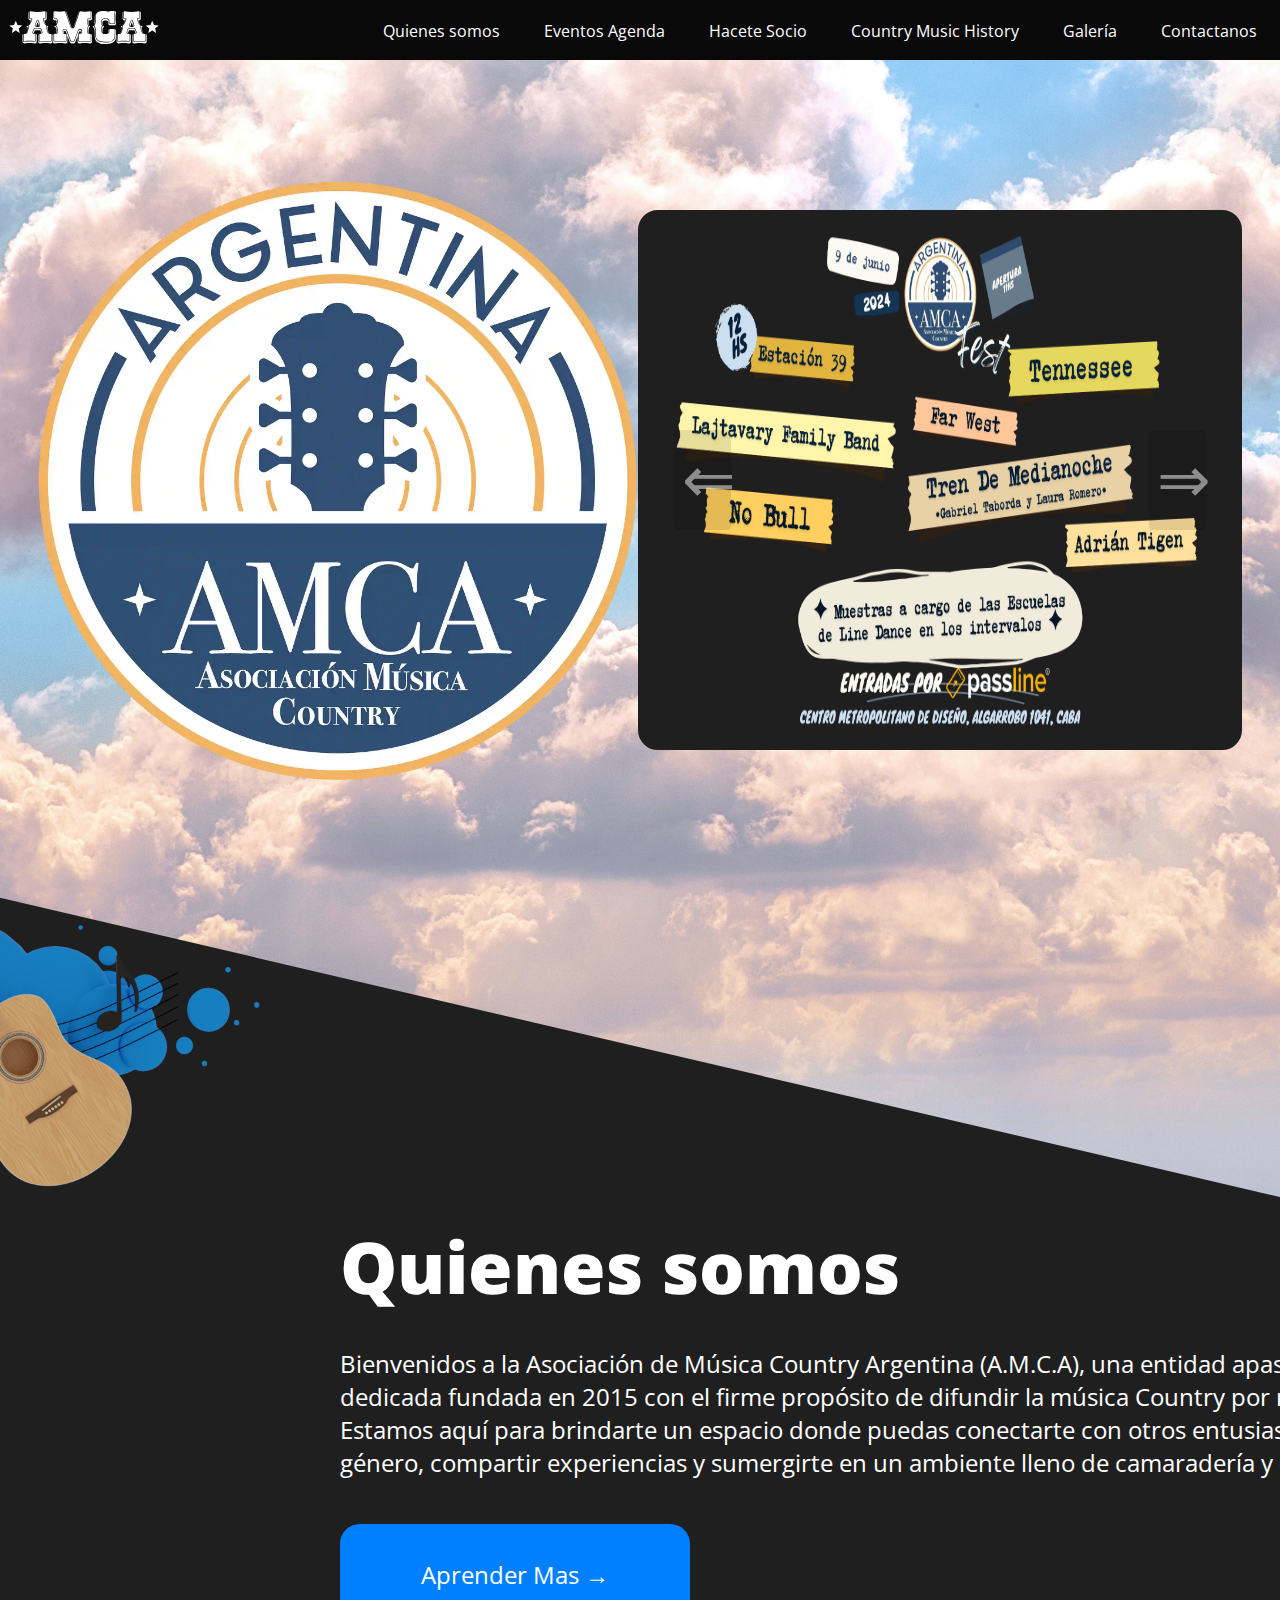
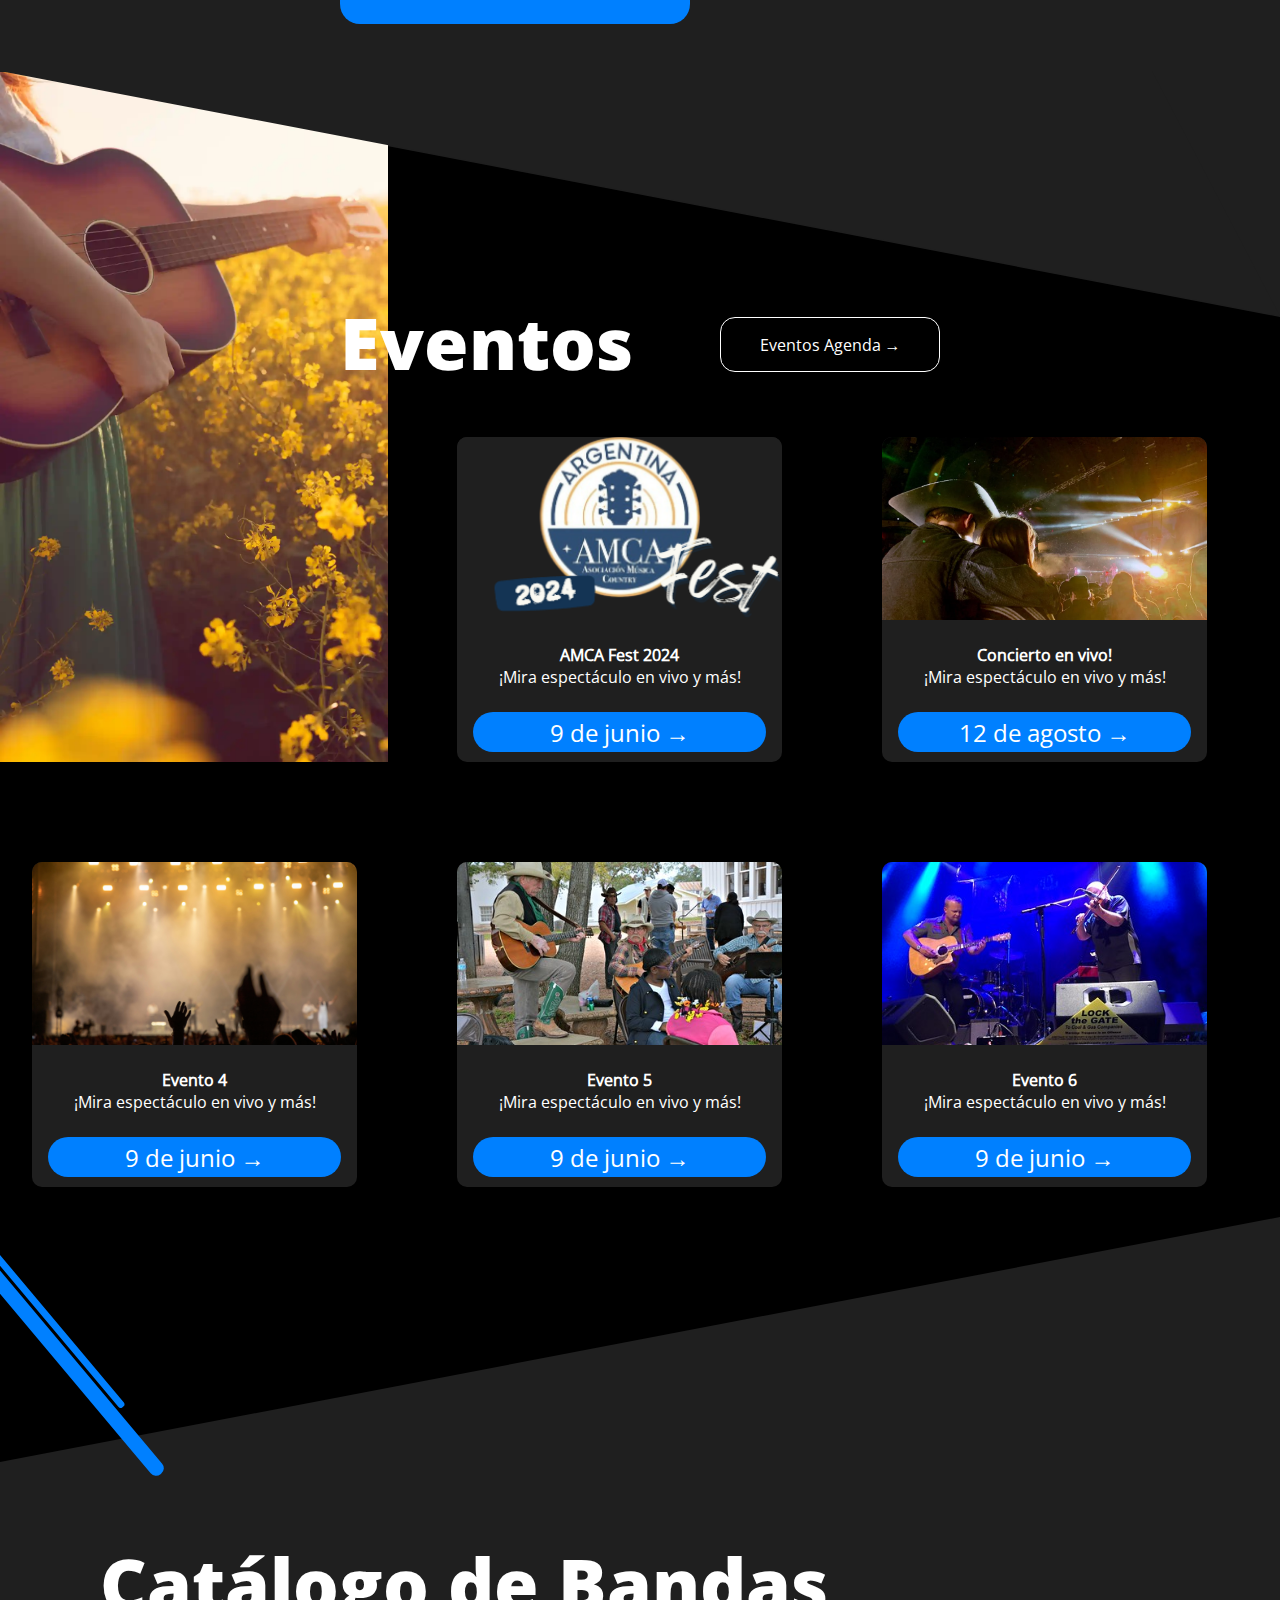
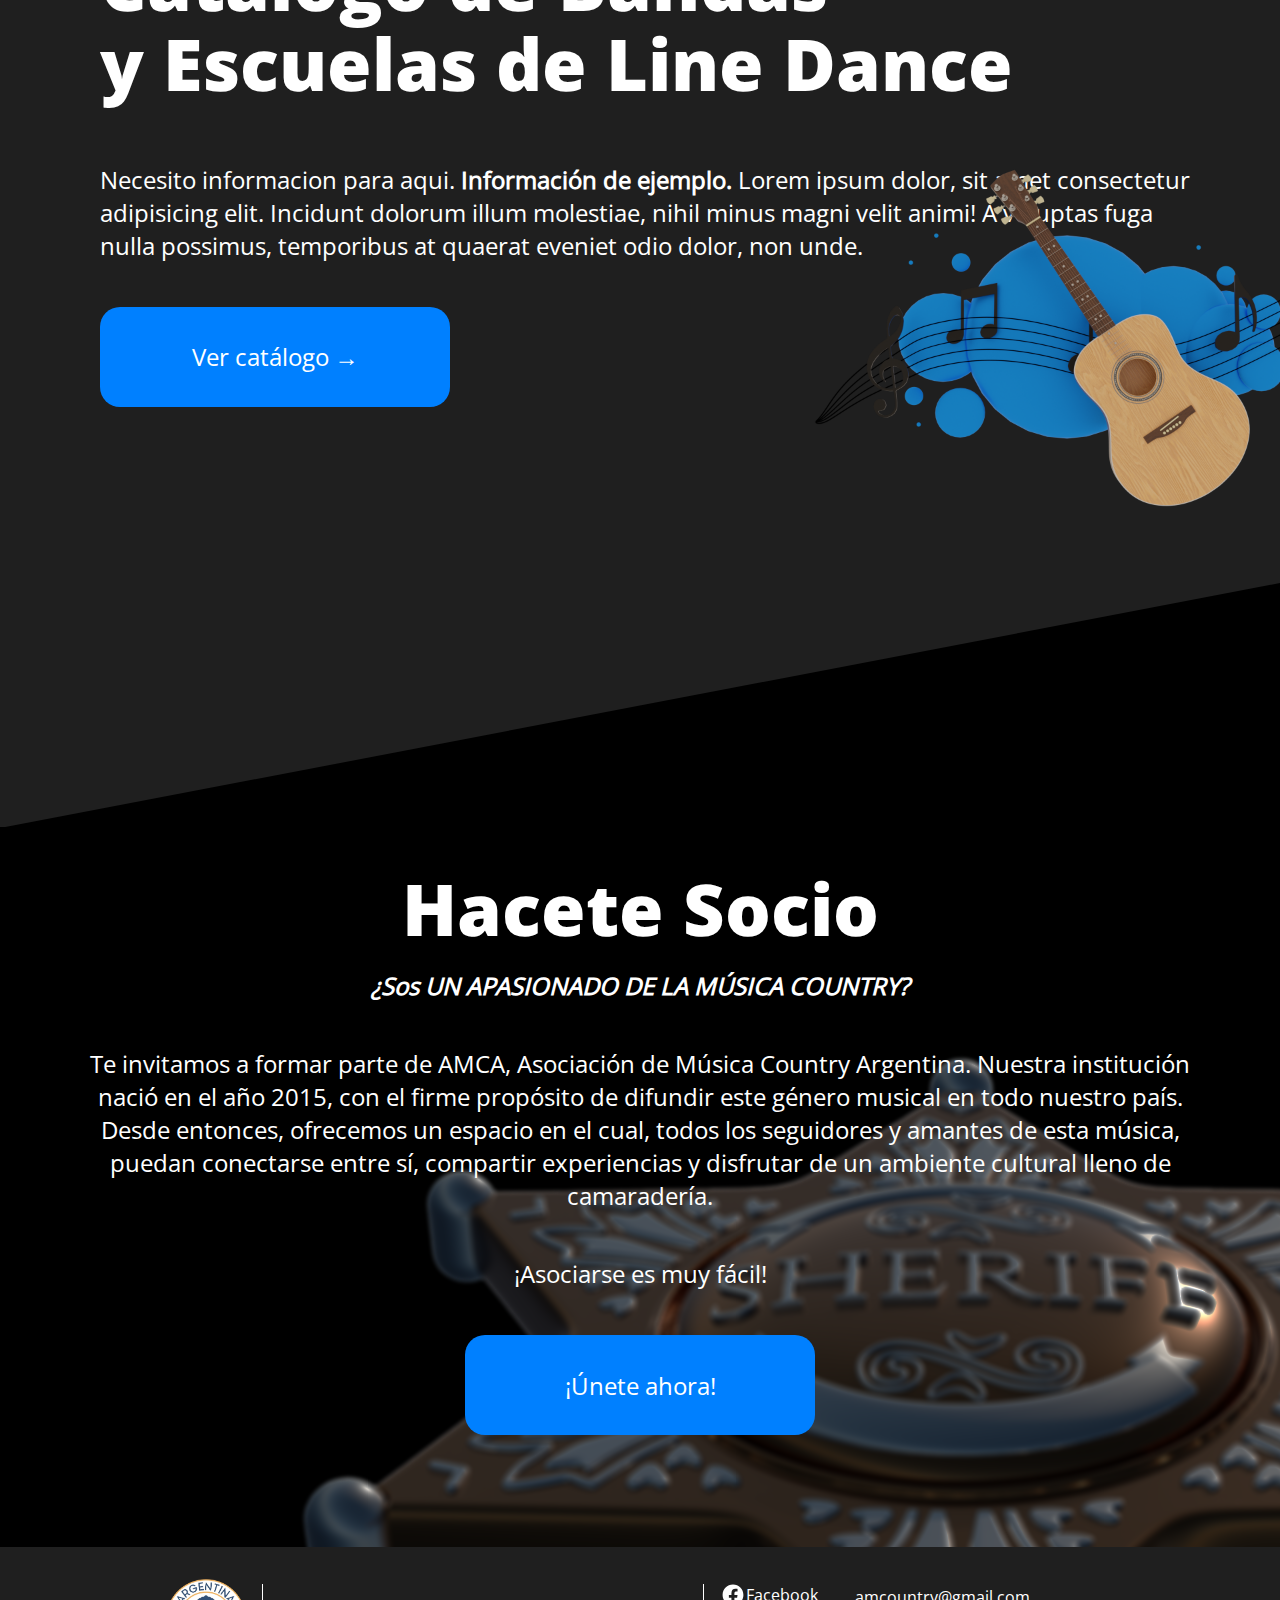
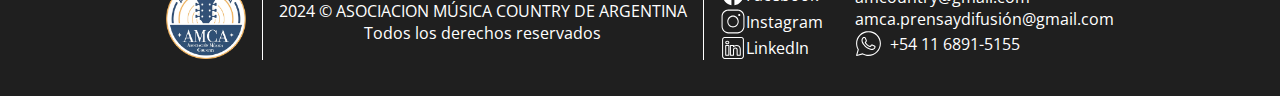
==== index.html @ 795399c7 "Files need tons of cleanup, lots of unused assets are in my assets folder. Will do later, worked on " ====
<!DOCTYPE html>
<html lang="en">

<head>
    <meta charset="UTF-8">
    <meta name="viewport" content="width=device-width, initial-scale=1.0">
    <title>AMCA</title>
    <link rel="stylesheet" href="./styles/style.css?v=1">
    <link rel="shortcut icon" href="assets/favicon.svg" type="svg">
</head>

<body>
    <nav id="nav-bar">
        <div class="nav-logo">
            <a href="#" id="home-link">
                <img src="./assets/logo-white.svg" alt="" srcset="" class="logo-container" href="#home">
            </a>
            <button class="nav-togle-btn" id="menu-toggle"></button>
        </div>
        <ul class="nav-sections" id="nav-sections">
            <a href="#section-1">
                <li class="nav-links" id="link-1">Quienes somos</li>
            </a>
            <a href="#section-2">
                <li class="nav-links" id="link-2">Eventos Agenda</li>
            </a>
            <a href="#section-3">
                <li class="nav-links" id="link-3">Hacete Socio</li>
            </a>
            <a href="#history">
                <li class="nav-links" id="link-4">Country Music History</li>
            </a>
            <a href="#gallery">
                <li class="nav-links" id="link-5">Galería</li>
            </a>
            <a href="#section-4">
                <li class="nav-links" id="link-6">Contactanos</li>
            </a>

        </ul>
    </nav>
    <section class="hero-section" id="home">
        <div class="main">
            <img class="amca-img" src="assets/AMCA-Stamp.webp" alt="">
            <div class="carousel" data-carousel>
                <button class="carousel-button prev" data-carousel-button="prev">&#8656;</button>
                <button class="carousel-button next" data-carousel-button="next">&#8658;</button>
                <ul data-slides>
                    <li class="slide" data-active>
                        <img src="assets/carousel-1.png" alt="Nature Image #1">
                    </li>
                    <li class="slide">
                        <img src="assets/carousel-3.jpg" alt="Nature Image #2">
                    </li>
                    <li class="slide">
                        <img src="assets/eventos-card-imgs/eventos3.jpg" alt="Nature Image #3">
                    </li>
                </ul>
            </div>
        </div>

    </section>
    <img class="guitar" src="./assets/guitar img.png" alt="">
    <section id="section-1" class="section-example">

        <h1>Quienes somos</h1>
        <p>Bienvenidos a la Asociación de Música Country Argentina (A.M.C.A), una entidad apasionada y dedicada fundada
            en 2015 con el firme propósito de difundir la música Country por nuestro país. Estamos aquí para brindarte
            un espacio donde puedas conectarte con otros entusiastas de este género, compartir experiencias y sumergirte
            en un ambiente lleno de camaradería y entusiasmo.
        </p>
        <a href="">Aprender Mas &rarr;</a>

    </section>
    <img src="assets/eventos-img.webp" alt="" class="eventos-img">
    <section id="section-2" class="section-example">
        <div class="eventos-header">
            <h1>Eventos</h1>
            <a href="">Eventos Agenda &rarr;</a>
        </div>
        <div class="eventos-grid">
            <div>
                <!-- EMPTY CARD FOR STYLE -->
            </div>
            <div class="eventos-card">
                <img src="assets/eventos-card-imgs/eventos1.png" alt="">
                <p><strong>AMCA Fest 2024</strong><br>¡Mira espectáculo en vivo y más!</p>
                <a>9 de junio &rarr;</a>
            </div>
            <div class="eventos-card"><img src="assets/eventos-card-imgs/eventos2.webp" alt="">
                <p><strong>Concierto en vivo!</strong><br>¡Mira espectáculo en vivo y más!</p>
                <a>12 de agosto &rarr;</a>
            </div>
            <div class="eventos-card"><img src="assets/eventos-card-imgs/eventos3.jpg" alt="">
                <p><strong>Evento 3</strong><br>¡Mira espectáculo en vivo y más!</p>
                <a>9 de junio &rarr;</a>
            </div>
            <div class="eventos-card"><img src="assets/eventos-card-imgs/eventos4.jpg" alt="">
                <p><strong>Evento 4</strong><br>¡Mira espectáculo en vivo y más!</p>
                <a>9 de junio &rarr;</a>
            </div>
            <div class="eventos-card"><img src="assets/eventos-card-imgs/eventos5.jpg" alt="">
                <p><strong>Evento 5</strong><br>¡Mira espectáculo en vivo y más!</p>
                <a>9 de junio &rarr;</a>
            </div>
            <div class="eventos-card"><img src="assets/eventos-card-imgs/eventos6.jpg" alt="">
                <p><strong>Evento 6</strong><br>¡Mira espectáculo en vivo y más!</p>
                <a>9 de junio &rarr;</a>
            </div>
            <div class="eventos-card"><img src="assets/eventos-card-imgs/eventos7.jpg" alt="">
                <p><strong>Evento 7</strong><br>¡Mira espectáculo en vivo y más!</p>
                <a>9 de junio &rarr;</a>
            </div>
        </div>
    </section>
    <div class="eventos-style-triangle">
    </div>
    <section id="section-3" class="section-example">
        <h1>Catálogo de Bandas</h1>
        <h1>y Escuelas de Line Dance</h1>
        <p>Necesito informacion para aqui. <strong>Información de ejemplo.</strong> Lorem ipsum dolor, sit amet
            consectetur adipisicing elit. Incidunt dolorum
            illum molestiae, nihil minus magni velit animi! A voluptas fuga nulla possimus, temporibus at quaerat
            eveniet odio dolor, non unde.</p>
        <a href="">Ver catálogo &rarr;</a>
        <img class="guitar-2" src="assets/guitar img.png" alt="">
    </section>
    <div class="socio-style-triangle"></div>
    <section id="section-4" class="section-example">
        <h1>Hacete Socio</h1>
        <h2>¿Sos UN APASIONADO DE LA MÚSICA COUNTRY?</h2>
        <p>Te invitamos a formar parte de AMCA, Asociación de Música Country Argentina. Nuestra institución nació en el
            año 2015, con el firme propósito de difundir este género musical en todo nuestro país. Desde entonces,
            ofrecemos un espacio en el cual, todos los seguidores y amantes de esta música, puedan conectarse entre sí,
            compartir experiencias y disfrutar de un ambiente cultural lleno de camaradería.</p>
        <p>¡Asociarse es muy fácil!</p>
        <a href="">¡Únete ahora!</a>
    </section>
    <footer>
        <div><img src="assets/AMCA-Stamp.webp" alt=""></div>
        <div>2024 © ASOCIACION MÚSICA COUNTRY DE ARGENTINA <br>Todos los derechos reservados</div>
        <div>
            <a href="https://www.facebook.com/AsociacionMusicaCountryArgentina  "><img src="assets/facebook.svg" alt="">
                Facebook</a>
            <a href=""><img src="assets/instagram.svg" alt=""> Instagram</a>
            <a href=""><img src="assets/linkedin.svg" alt=""> LinkedIn</a>
        </div>
        <div><a href="mailto:amcountry@gmail.com">amcountry@gmail.com</a>
            <a href="mailto:amca.prensaydifusión@gmail.com">amca.prensaydifusión@gmail.com</a>
            <a><img class="whatsapp-icon" href="tel:+54 11 6891-5155" src="assets/whatsapp.svg" alt="">+54 11
                6891-5155</a>
        </div>
    </footer>
    <script type="module" src="./js/main.js"></script>
</body>

</html>
---- styles/style.css ----
:root {
    --primary-color: #0080ff;
    --primary-color-op: #0080ffb5;
}

@font-face {
    font-family: 'opensans regular';
    src: url(../assets/fonts/OpenSans-Regular.ttf);
}

@font-face {
    font-family: 'opensans bold';
    src: url(../assets/fonts/OpenSans-ExtraBold.ttf);
}

* {
    scroll-behavior: smooth !important;
    margin: 0;
    padding: 0;
    box-sizing: border-box;
}

body {
    font-family: 'opensans regular';
    background-color: #1F1F1F;
    overflow-x: hidden;
}

h1 {
    font-family: 'opensans bold';
    height: 80px;
    font-size: 4.5rem;
    text-align: center;
}

h1,
h2,
h3,
p {
    color: white;
}

a {
    text-decoration: none;
    color: white;
    border-radius: 3.5px;
}

li {
    border-radius: 3.5px;
}

nav {
    width: 100%;
    background-color: rgb(9, 9, 9);
    height: 60px;
    display: flex;
    flex-direction: row;
    justify-content: space-between;
    position: fixed;
    padding-left: 5px;
    padding-right: 5px;
    z-index: 5;
}

button {
    width: 350px;
    height: 100px;
    font-size: 1.5rem;
    background-color: var(--primary-color);
    border-radius: 20px;
    border: none;
    transition-duration: .2s;
}

button:hover {
    background-color: var(--primary-color-op);
    cursor: pointer;
}

.nav-logo {
    height: 60px;
    width: 25%;
    display: flex;
    align-items: center;
    justify-content: space-between;
    padding: 0 3.5px;
}

.logo-container {
    width: 150px;
}

.nav-sections {
    display: flex;
    justify-self: flex-end;
    margin-right: 3.5px;
    gap: 14px;
}

.nav-links {
    height: 35px;
    width: auto;
    border: none;
    border-radius: 3.5px;
    margin-top: 13px;
    padding: 0 15px;
    color: white;
    list-style-type: none;
    display: flex;
    align-items: center;
    justify-content: center;
    cursor: pointer;
    transition: all 0.2s ease-in-out;
}

.active-link {
    background-color: var(--primary-color);
    border-radius: 3.5px
}

.nav-links:hover,
.nav-links:active,
.active-link:target {
    background-color: var(--primary-color-op);
    border-radius: 3.5px;
    border: none;
    transition: all 0.2s ease-in-out;
}

.nav-togle-btn {
    width: 34px;
    height: 34px;
    display: none;
    justify-self: end;
    border-radius: 3.5px;
    border: 1px solid white;
    background: none;
}

.nav-menu:hover {
    background-color: rgba(118, 118, 118, 0.3);
}

.section-example {
    padding-top: 20px;
    padding-bottom: 100px;
    transition: all 1s ease-in-out;
}

/* hero section css */

.hero-section {
    width: 100%;
    height: 133vh;
    padding-top: 60px;
    background-image: url(../assets/hero-image.jpg);
    background-repeat: no-repeat;
    background-size: cover;
    background-position: top;
    clip-path: polygon(0 0, 100% 0%, 100% 100%, 0 75%);
    z-index: -1;
    display: flex;
    flex-direction: column;
    align-items: center;
    padding-left: 3vw;
    padding-right: 3vw;
}

.main {
    display: flex;
    justify-content: space-between;
    width: 94vw;
    height: calc(100vh - 60px);
    align-items: center;
}

.hero-section .main .amca-img {
    width: 600px;
    height: 600px;
}

/* Carousel Stuff */

.carousel {
    width: 960px;
    height: 540px;
    position: relative;
    border: solid 20px #1F1F1F;
    border-radius: 20px;
}

.carousel>ul {
    margin: 0;
    padding: 0;
    list-style: none;
}

.slide {
    position: absolute;
    inset: 0;
    opacity: 0;
    transition: 200ms opacity ease-in-out;
    transition-delay: 200ms;
}

.slide>img {
    display: block;
    width: 100%;
    height: 100%;
    object-position: center;
}

.slide[data-active] {
    opacity: 1;
    z-index: 1;
    transition-delay: 0ms;
}

.carousel-button {
    position: absolute;
    z-index: 2;
    background: none;
    border: none;
    font-size: 4rem;
    top: 50%;
    transform: translateY(-50%);
    color: rgba(255, 255, 255, .5);
    cursor: pointer;
    border-radius: .25rem;
    padding: 0 .5rem;
    background-color: rgba(0, 0, 0, .1);
    width: 10%;
}

.carousel-button:hover,
.carousel-button:focus {
    color: white;
    background-color: rgba(0, 0, 0, .2);
}

.carousel-button:focus {
    outline: 1px solid black;
}

.carousel-button.prev {
    left: 1rem;
}

.carousel-button.next {
    right: 1rem;
}

/* Quienes Somos section css */

.guitar {
    position: absolute;
    top: 93vh;
    left: -350px;
    width: 50%;
}

/* before pseudo objects para líneas estilizadas */

#section-1 h1:before {
    content: '';
    position: absolute;
    width: 7px;
    height: 300px;
    background-color: var(--primary-color);
    transform: translate(-630px, 95px) rotate(-40deg);
    border-radius: 3px;
}

#section-1:before {
    content: '';
    position: absolute;
    width: 15px;
    height: 300px;
    background-color: var(--primary-color);
    transform: translate(-880px, 100px) rotate(-40deg);
    border-radius: 7px;
}

#section-1 p:before {
    content: '';
    position: absolute;
    width: 15px;
    height: 345px;
    background-color: var(--primary-color);
    transform: translate(1160px, 205px) rotate(-40deg);
    border-radius: 7px;
}

#section-1 p:after {
    content: '';
    position: absolute;
    width: 7px;
    height: 345px;
    background-color: var(--primary-color);
    transform: translate(75px, 145px) rotate(-40deg);
    border-radius: 3px;
}

/* section objectos */

#section-1 {
    display: flex;
    flex-direction: column;
    align-items: center;
    clip-path: polygon(0 0, 100% 0%, 100% 100%, 0 75%);
    height: 80vh;
}

#section-1 h1,
#section-1 p {
    width: 600px;
    z-index: 0;
    text-align: left;
}

#section-1 p {
    width: 1100px;
    margin-left: 500px;
    margin-top: 50px;
    font-size: 1.5rem;
}

#section-1 a {
    margin-right: 250px;
    margin-top: 45px;
    width: 350px;
    height: 100px;
    font-size: 1.5rem;
    background-color: var(--primary-color);
    border-radius: 20px;
    border: none;
    transition-duration: .2s;
    display: flex;
    justify-content: center;
    align-items: center;
}

#section-1 a:hover {
    background-color: var(--primary-color-op);
    cursor: pointer;
}

/* before pseudo objects para líneas estilizadas */

#section-2:before {
    content: '';
    display: inline-block;
    position: absolute;
    top: calc(213vh - 245px);
    z-index: -1;
    width: 100vw;
    height: 245px;
    background: #000000;
    clip-path: polygon(0 0, 0% 100%, 100% 100%, 0 0%);
}

#section-2:after {
    content: '';
    display: inline-block;
    position: absolute;
    top: calc(213vh - 246px);
    z-index: 1;
    width: 100vw;
    height: 245px;
    background: #1F1F1F;
    clip-path: polygon(0 0, 90% 0%, 100% 100%, 0 0%);
}

/* Eventos section */

.eventos-img {
    z-index: 0;
    position: absolute;
    height: 690px;
    top: calc(213vh - 245px);
}

#section-2 {
    background-color: #000000;
    height: 100vh;
    display: flex;
    align-items: center;
    flex-direction: column;
    padding-top: 0px;
}

#section-2 h1 {
    display: inline;
    width: 380px;
    z-index: 0;
    text-align: left;
    color: white;
    line-height: 50px;
}

#section-2 .eventos-header a {
    display: flex;
    justify-content: center;
    align-items: center;
    height: 55px;
    width: 220px;
    background-color: black;
    border: solid 1px white;
    border-radius: 15px;
    color: white;
    transition-duration: .2s;
}

#section-2 .eventos-header a:hover {
    background-color: var(--primary-color-op);
    cursor: pointer;
}

.eventos-header {
    display: flex;
    width: 600px;
    height: 80px;
}

/* Eventos Card & Grid */

.eventos-grid {
    display: grid;
    padding-top: 40px;
    grid-template-columns: 1fr 1fr 1fr 1fr;
    grid-template-rows: 1fr 1fr;
    gap: 100px;
    width: 95vw;
    z-index: 1;
}

.eventos-card {
    display: flex;
    flex-direction: column;
    align-items: center;
    justify-content: space-between;
    width: 325px;
    height: 325px;
    background-color: #1F1F1F;
    border-radius: 10px;
    text-align: center;
}

.eventos-card img {
    aspect-ratio: 16 / 9;
    width: 325px;
    object-fit: cover;
    border-top-left-radius: 10px;
    border-top-right-radius: 10px;
}

.eventos-card a {
    width: 90%;
    height: 40px;
    font-size: 1.5rem;
    background-color: var(--primary-color);
    border-radius: 20px;
    border: none;
    transition-duration: .2s;
    margin-bottom: 10px;
    display: flex;
    justify-content: center;
    align-items: center;
}

.eventos-card a:hover {
    background-color: var(--primary-color-op);
    cursor: pointer;
}

/* extra doodads for style */

.eventos-style-triangle {
    height: 245px;
    width: 100vw;
    background-color: #000000;
    clip-path: polygon(0 0, 0% 100%, 100% 0%, 0 0%);
    z-index: -1;
}

.eventos-style-triangle:after {
    content: '';
    position: absolute;
    width: 7px;
    height: 300px;
    background-color: var(--primary-color);
    transform: translate(23px, -75px) rotate(-40deg);
    border-radius: 3px;
    z-index: 3;
}

.eventos-card:nth-child(5) p::before {
    content: '';
    position: absolute;
    width: 15px;
    height: 300px;
    background-color: var(--primary-color);
    transform: translate(-105px, 140px) rotate(-40deg);
    border-radius: 7px;
    z-index: 3;
}


/*  Catalog Section */

#section-3 {
    margin-left: 100px;
    height: 80vh;
    display: flex;
    flex-direction: column;
    justify-content: center;
}

#section-3 h1 {
    text-align: left;
    line-height: 50px;
}

#section-3 p {
    font-size: 1.5rem;
    margin-top: 45px;
    width: 1100px;
}

/* section-3 a copied via section-4 a since the code is the same*/

.guitar-2 {
    position: absolute;
    top: 373vh;
    left: 60vw;
    width: 50%;
    z-index: 1;
}

/* extra doodads for style */

#section-3 h1:nth-child(1):after {
    content: '';
    position: absolute;
    width: 15px;
    height: 345px;
    background-color: var(--primary-color);
    transform: translate(986px, -290px) rotate(-40deg);
    border-radius: 7px;
}

#section-3 h1:nth-child(2):after {
    content: '';
    position: absolute;
    width: 7px;
    height: 345px;
    background-color: var(--primary-color);
    transform: translate(798px, -330px) rotate(-40deg);
    border-radius: 3px;
}

.socio-style-triangle {
    transform: translate(0px, 1px);
    width: 100vw;
    height: 245px;
    background: #000000;
    clip-path: polygon(100% 0, 0% 100%, 100% 100%);
}

/* Socio Section */

#section-4 {
    background-color: black;
    height: 80vh;
    display: flex;
    flex-direction: column;
    align-items: center;
    justify-content: center;
    background-image: url(/assets/badge-2.png);
}

#section-4 h2 {
    margin-top: 30px;
    font-style: italic;
}

#section-4 p {
    width: 1100px;
    font-size: 1.5rem;
    text-align: center;
    margin-top: 45px;
}

#section-4 a,
#section-3 a {
    margin-top: 45px;
    width: 350px;
    height: 100px;
    font-size: 1.5rem;
    background-color: var(--primary-color);
    border-radius: 20px;
    border: none;
    transition-duration: .2s;
    display: flex;
    justify-content: center;
    align-items: center;
}

#section-4 a:hover,
#section-3 a:hover {
    background-color: var(--primary-color-op);
    cursor: pointer;
}

/* Footer */

footer {
    text-align: center;
    color: white;
    padding: 16px;
    display: flex;
    justify-content: center;
    align-items: center;
    background-color: #1F1F1F;
}

footer img {
    width: 80px;
}

footer div:nth-child(3) img,
footer div:nth-child(4) img {
    width: calc(80px / 3);
}

footer div {
    padding: 16px;
}

footer a {
    display: flex;
    align-items: center;
}

footer div:nth-child(2) {
    border-left: solid white 1px;
    border-right: solid white 1px;
}

.whatsapp-icon {
    margin-right: 8px;
}

/* ----------------------------- */
@media screen and (max-width:768px) {
    nav {
        flex-direction: column;
        height: 60px;
    }

    .nav-logo {
        width: 100%;
        height: 60px;
        position: fixed;
    }

    .nav-links {
        margin-top: 0;
        height: 40px;
    }

    .nav-sections {
        margin: 0;
        margin-top: 70px;
        padding: 0 1em;
        display: none;
        gap: 10px;
    }

    .nav-togle-btn {
        display: flex;
    }

    .hero-section {
        background-position: center right;
    }

    .nav-sections-in {
        display: flex;
        flex-direction: column;
        opacity: 1;
        transition: all 1s linear;
    }

    .nav-sections-out {
        display: flex;
        flex-direction: column;
        opacity: 0;
        transition: all 0.2s linear;
    }

    .navbar-resize-active {
        height: 280px;
        transition: all 0.1s linear;
    }

    .navbar-resize-disabled {
        height: 60px;
        transition: all 1s ease-in-out;
    }
}

@media screen and (max-width:540px) {

    .hero-section {
        height: 75vh;
        background-image: url(../assets/hero-mask.png);
        background-position: bottom center;
    }

    .logo-container {
        width: 100px;
    }

}
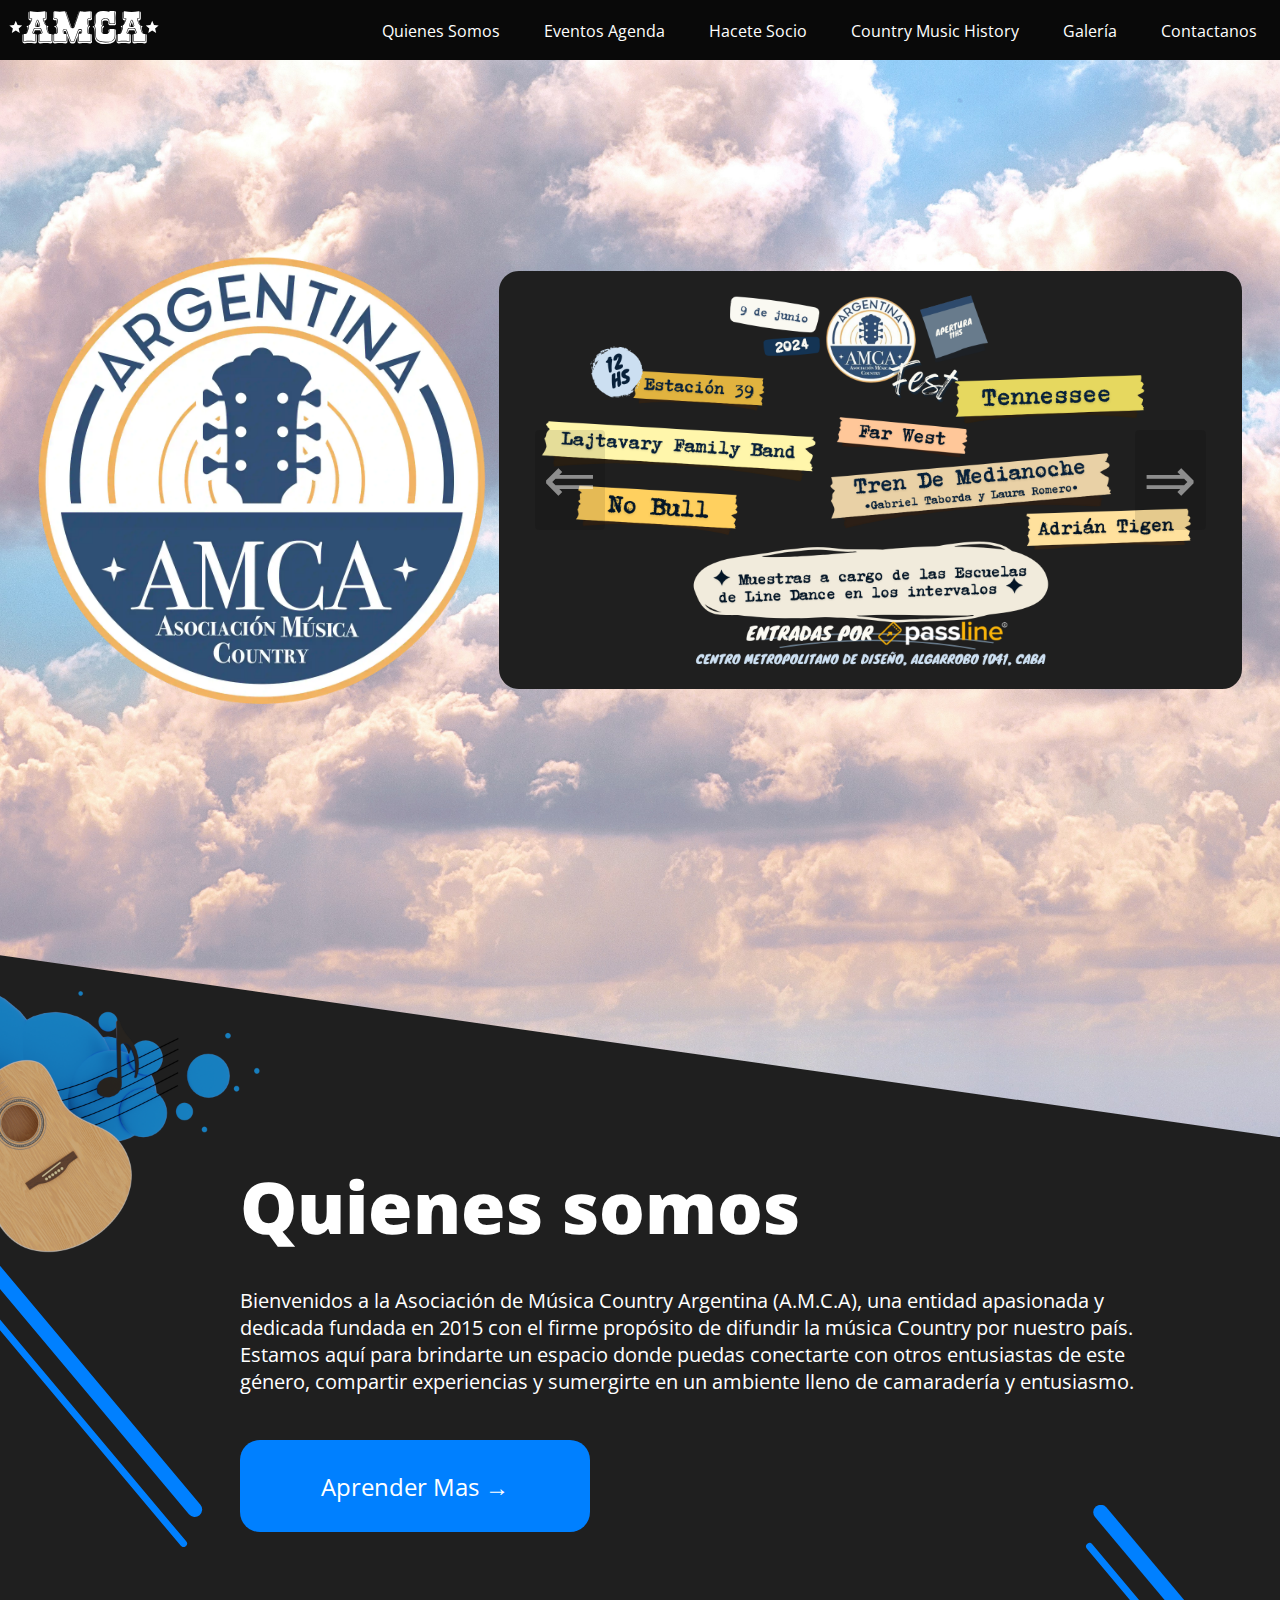
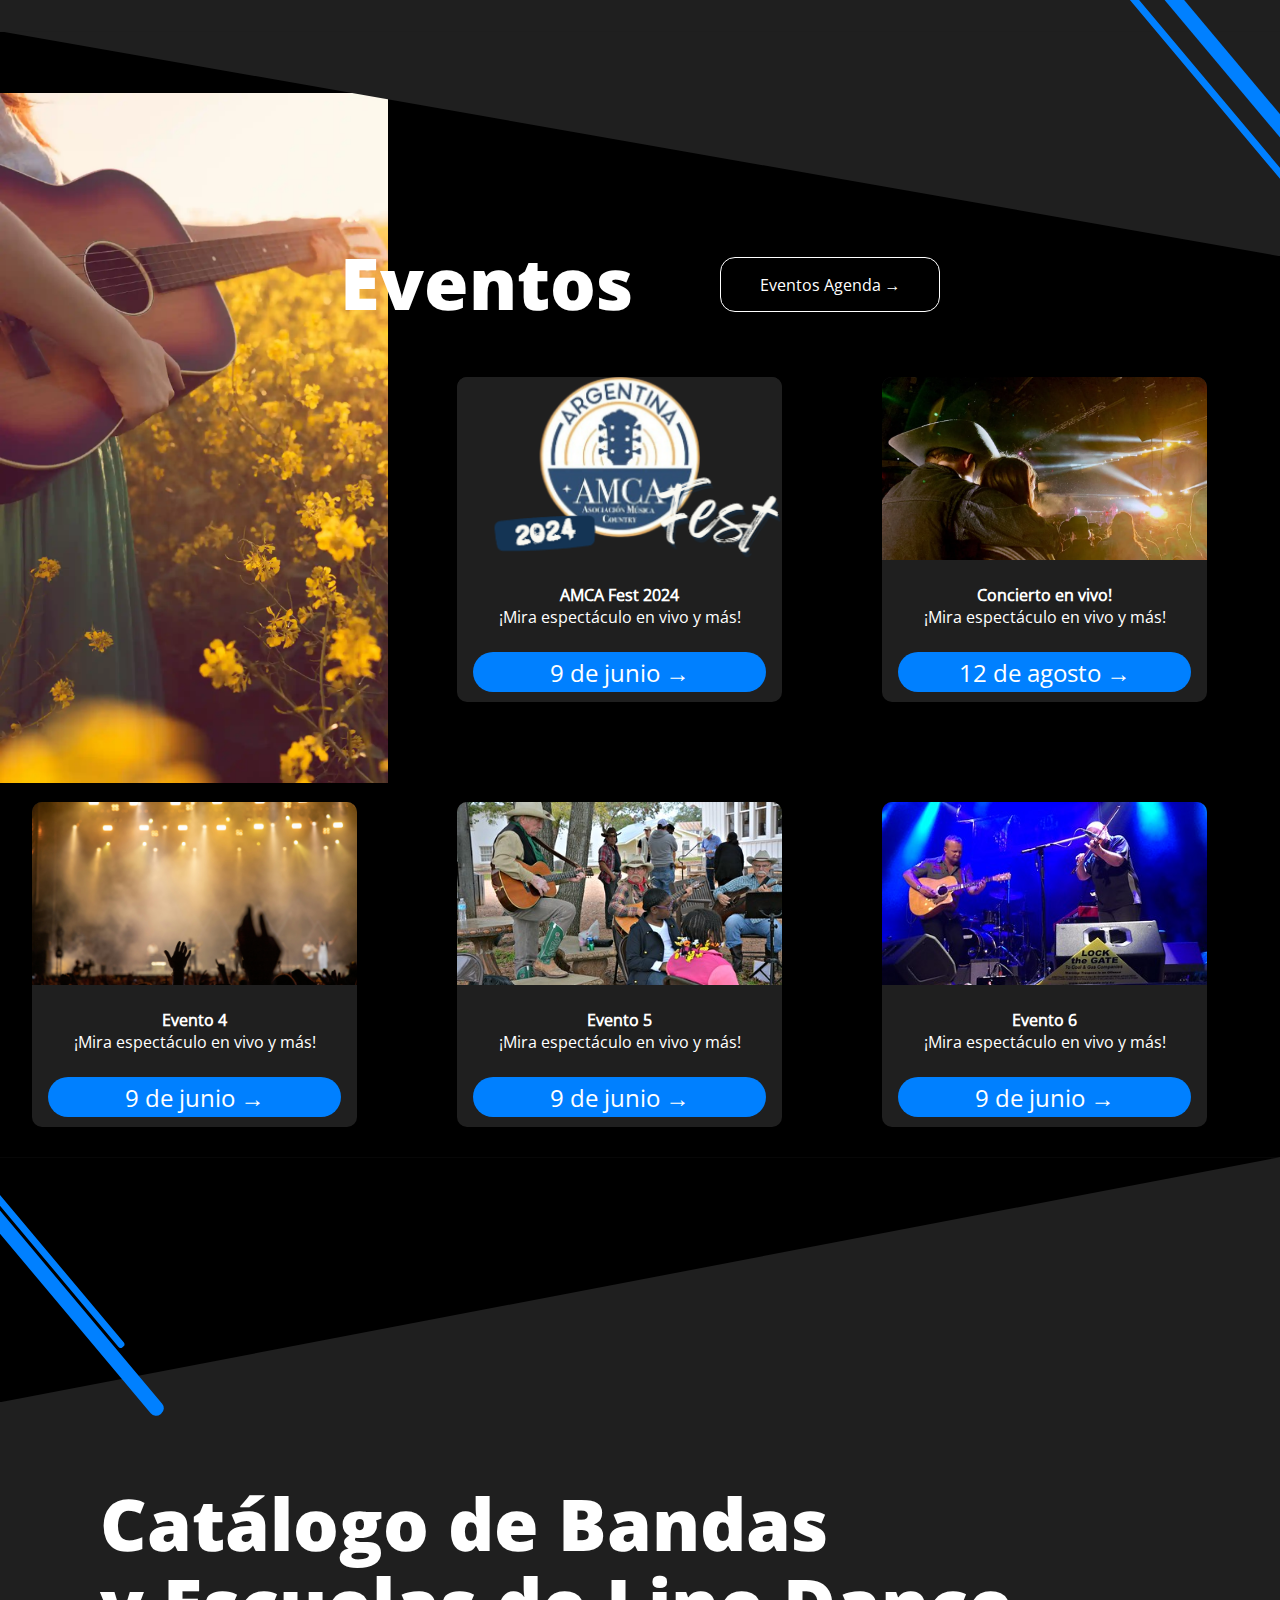
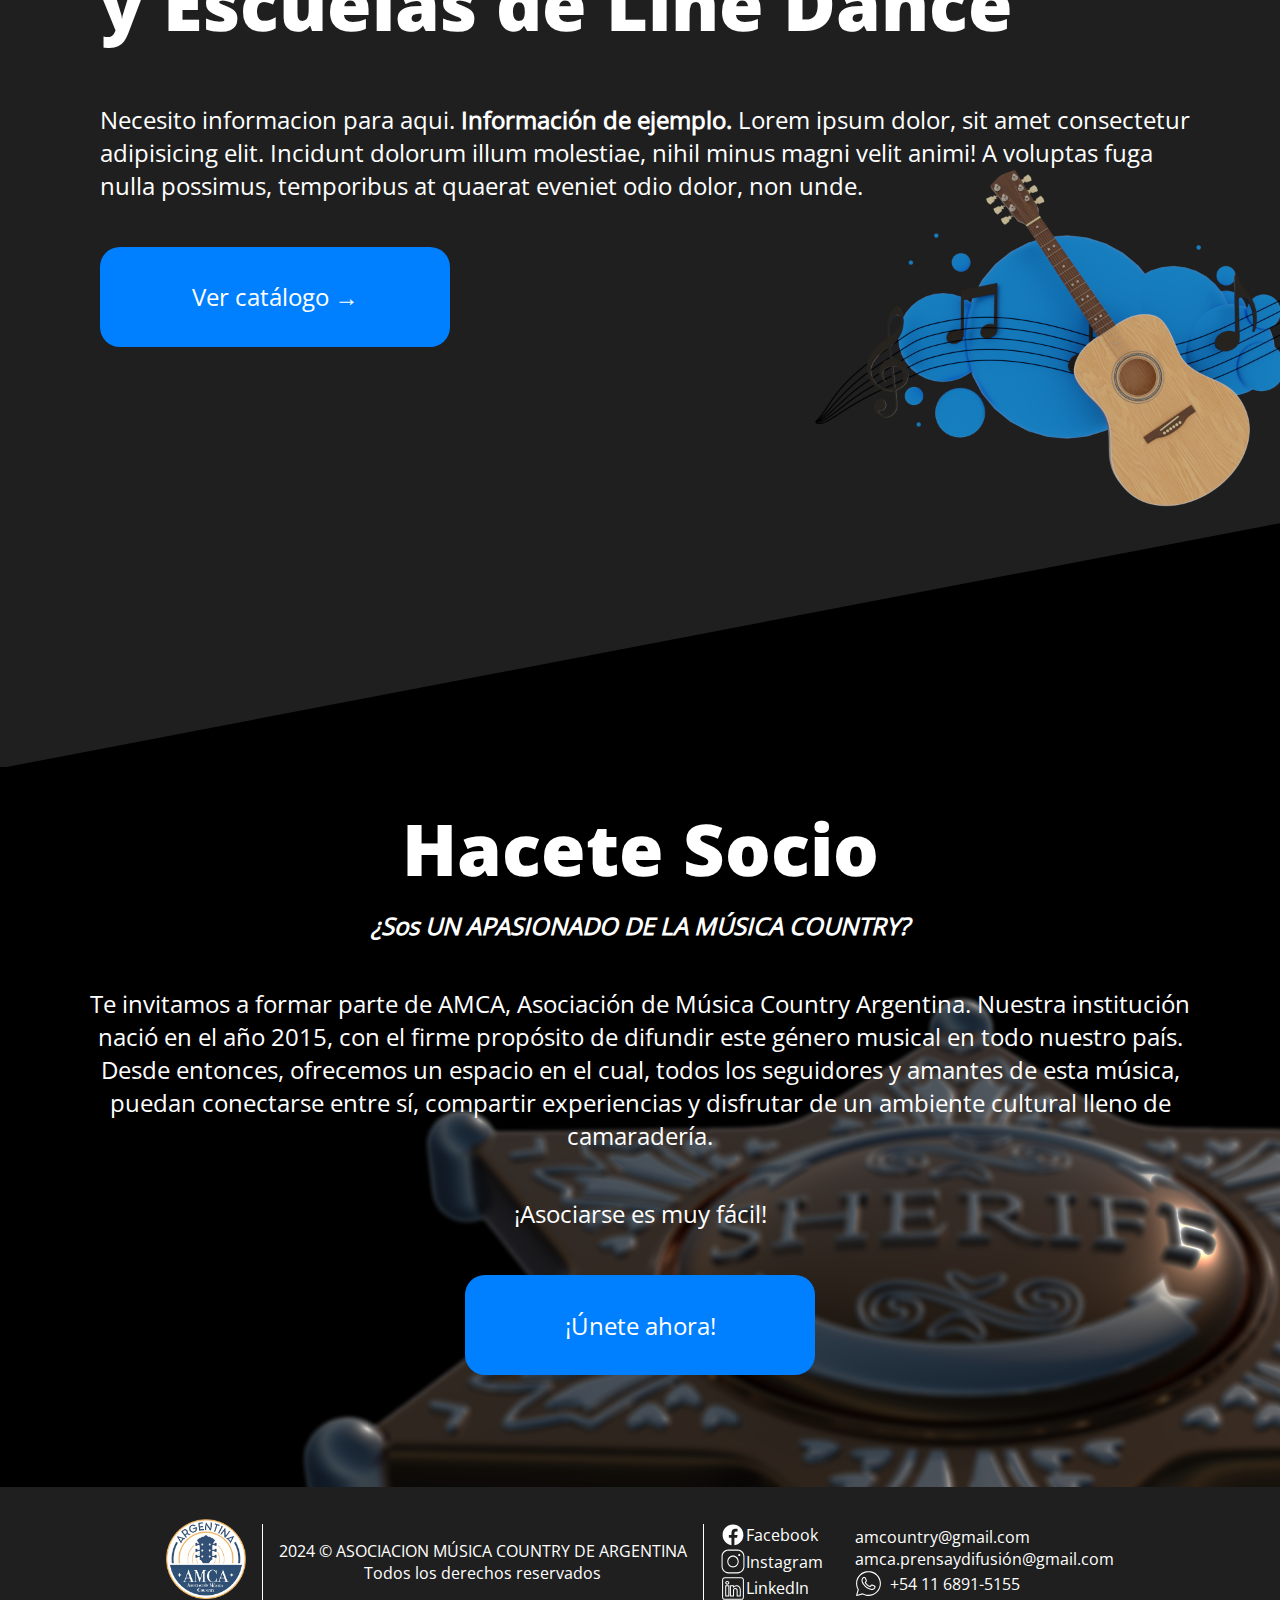
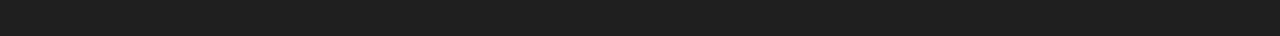
==== commit 04aca864: "Worked on some mobile layouts, absolutely unfinished but will finish later. Changed the stylized lin" ====
--- a/index.html
+++ b/index.html
@@ -18,8 +18,8 @@
             <button class="nav-togle-btn" id="menu-toggle"></button>
         </div>
         <ul class="nav-sections" id="nav-sections">
-            <a href="#section-1">
-                <li class="nav-links" id="link-1">Quienes somos</li>
+            <a href="#quienes">
+                <li class="nav-links" id="link-1">Quienes Somos</li>
             </a>
             <a href="#section-2">
                 <li class="nav-links" id="link-2">Eventos Agenda</li>
@@ -60,7 +60,7 @@
         </div>
 
     </section>
-    <img class="guitar" src="./assets/guitar img.png" alt="">
+    <img id="quienes" class="guitar" src="./assets/guitar img.png" alt="">
     <section id="section-1" class="section-example">
 
         <h1>Quienes somos</h1>
@@ -69,10 +69,12 @@
             un espacio donde puedas conectarte con otros entusiastas de este género, compartir experiencias y sumergirte
             en un ambiente lleno de camaradería y entusiasmo.
         </p>
-        <a href="">Aprender Mas &rarr;</a>
-
+        <a href="quienes-somos.html">Aprender Mas &rarr;</a>
+        <img class="style-lines first-lines-left" src="assets/style-lines.svg" alt="">
+        <img class="style-lines first-lines-right" src="assets/style-lines.svg" alt="">
     </section>
     <img src="assets/eventos-img.webp" alt="" class="eventos-img">
+    <div class="section-1-and-2-triangle"></div>
     <section id="section-2" class="section-example">
         <div class="eventos-header">
             <h1>Eventos</h1>
@@ -119,9 +121,8 @@
         <h1>Catálogo de Bandas</h1>
         <h1>y Escuelas de Line Dance</h1>
         <p>Necesito informacion para aqui. <strong>Información de ejemplo.</strong> Lorem ipsum dolor, sit amet
-            consectetur adipisicing elit. Incidunt dolorum
-            illum molestiae, nihil minus magni velit animi! A voluptas fuga nulla possimus, temporibus at quaerat
-            eveniet odio dolor, non unde.</p>
+            consectetur adipisicing elit. Incidunt dolorum illum molestiae, nihil minus magni velit animi! A voluptas
+            fuga nulla possimus, temporibus at quaerat eveniet odio dolor, non unde.</p>
         <a href="">Ver catálogo &rarr;</a>
         <img class="guitar-2" src="assets/guitar img.png" alt="">
     </section>
@@ -147,7 +148,7 @@
         </div>
         <div><a href="mailto:amcountry@gmail.com">amcountry@gmail.com</a>
             <a href="mailto:amca.prensaydifusión@gmail.com">amca.prensaydifusión@gmail.com</a>
-            <a><img class="whatsapp-icon" href="tel:+54 11 6891-5155" src="assets/whatsapp.svg" alt="">+54 11
+            <a href="tel:+54 11 6891-5155"><img class="whatsapp-icon" src="assets/whatsapp.svg" alt="">+54 11
                 6891-5155</a>
         </div>
     </footer>
--- a/styles/style.css
+++ b/styles/style.css
@@ -61,6 +61,7 @@
     padding-left: 5px;
     padding-right: 5px;
     z-index: 5;
+    text-align: center;
 }
 
 button {
@@ -262,44 +263,22 @@
 
 /* before pseudo objects para líneas estilizadas */
 
-#section-1 h1:before {
-    content: '';
-    position: absolute;
-    width: 7px;
+.style-lines {
     height: 300px;
-    background-color: var(--primary-color);
-    transform: translate(-630px, 95px) rotate(-40deg);
-    border-radius: 3px;
-}
-
-#section-1:before {
-    content: '';
-    position: absolute;
-    width: 15px;
-    height: 300px;
-    background-color: var(--primary-color);
-    transform: translate(-880px, 100px) rotate(-40deg);
-    border-radius: 7px;
-}
-
-#section-1 p:before {
-    content: '';
-    position: absolute;
-    width: 15px;
-    height: 345px;
-    background-color: var(--primary-color);
-    transform: translate(1160px, 205px) rotate(-40deg);
-    border-radius: 7px;
-}
-
-#section-1 p:after {
-    content: '';
-    position: absolute;
-    width: 7px;
-    height: 345px;
-    background-color: var(--primary-color);
-    transform: translate(75px, 145px) rotate(-40deg);
-    border-radius: 3px;
+    width: 300px;
+    z-index: 1;
+    position: absolute;
+    transform: rotate(5deg);
+}
+
+.first-lines-right {
+    top: 175vh;
+    right: -4.3vw;
+}
+
+.first-lines-left {
+    top: 144.1vh;
+    left: -5.0vw;
 }
 
 /* section objectos */
@@ -308,14 +287,13 @@
     display: flex;
     flex-direction: column;
     align-items: center;
-    clip-path: polygon(0 0, 100% 0%, 100% 100%, 0 75%);
-    height: 80vh;
+    height: 55vh;
 }
 
 #section-1 h1,
 #section-1 p {
     width: 600px;
-    z-index: 0;
+    z-index: 2;
     text-align: left;
 }
 
@@ -327,10 +305,15 @@
 }
 
 #section-1 a {
+    z-index: 2;
     margin-right: 250px;
     margin-top: 45px;
     width: 350px;
     height: 100px;
+    padding-top: 10px;
+    padding-bottom: 10px;
+    padding-right: 10px;
+    padding-left: 10px;
     font-size: 1.5rem;
     background-color: var(--primary-color);
     border-radius: 20px;
@@ -348,28 +331,13 @@
 
 /* before pseudo objects para líneas estilizadas */
 
-#section-2:before {
-    content: '';
-    display: inline-block;
-    position: absolute;
-    top: calc(213vh - 245px);
-    z-index: -1;
+.section-1-and-2-triangle {
+    position: absolute;
+    transform: translate(0px, -1px);
+    height: 25vh;
     width: 100vw;
-    height: 245px;
-    background: #000000;
-    clip-path: polygon(0 0, 0% 100%, 100% 100%, 0 0%);
-}
-
-#section-2:after {
-    content: '';
-    display: inline-block;
-    position: absolute;
-    top: calc(213vh - 246px);
-    z-index: 1;
-    width: 100vw;
-    height: 245px;
-    background: #1F1F1F;
-    clip-path: polygon(0 0, 90% 0%, 100% 100%, 0 0%);
+    background-color: #1F1F1F;
+    clip-path: polygon(100% 0, 0 0, 100% 100%);
 }
 
 /* Eventos section */
@@ -378,16 +346,16 @@
     z-index: 0;
     position: absolute;
     height: 690px;
-    top: calc(213vh - 245px);
+    top: calc(213vh - 25vh + 1px);
 }
 
 #section-2 {
     background-color: #000000;
-    height: 100vh;
+    height: 125vh;
+    padding-top: 25vh;
     display: flex;
     align-items: center;
     flex-direction: column;
-    padding-top: 0px;
 }
 
 #section-2 h1 {
@@ -653,7 +621,113 @@
 }
 
 /* ----------------------------- */
-@media screen and (max-width:768px) {
+@media screen and (max-width: 1671px) {
+    .hero-section {
+        clip-path: polygon(0 0, 100% 0%, 100% 100%, 0 80%);
+        height: 126.35vh;
+    }
+
+    .guitar {
+        top: 96.35vh;
+    }
+
+    .hero-section .main .amca-img {
+        width: 35vw;
+        height: 35vw;
+    }
+
+    .hero-section .main .carousel {
+        width: 58vw;
+        height: 32.625vw;
+        aspect-ratio: 16 / 9;
+    }
+
+    #section-1 h1 {
+        margin-right: 200px;
+    }
+
+    #section-1 p {
+        margin-left: 300px;
+    }
+
+    #section-1 a {
+
+        margin-right: 450px;
+    }
+
+    .first-lines-right {
+        top: 168.45vh;
+        right: -7.3vw;
+    }
+
+    .first-lines-left {
+        top: 137.55vh;
+        left: -5.0vw;
+    }
+}
+
+@media screen and (max-width: 1433px) {
+    .hero-section {
+        clip-path: polygon(0 0, 100% 0%, 100% 100%, 0 84%);
+    }
+
+    .guitar {
+        top: 100.35vh;
+    }
+
+    #section-1 p {
+        font-size: 1.25rem;
+        width: 900px;
+        margin-left: 100px;
+    }
+}
+
+@media screen and (max-width: 1200px) {
+    .hero-section {
+        clip-path: polygon(0 0, 100% 0%, 100% 100%, 0 87%);
+    }
+
+    .guitar {
+        top: 105.35vh;
+        left: -260px;
+    }
+}
+
+@media screen and (max-width: 1035px) {
+    .main {
+        flex-direction: column;
+        padding-top: 10px;
+    }
+
+    .hero-section {
+        padding-left: 5px;
+        padding-right: 5px;
+    }
+
+    .hero-section .main .amca-img {
+        height: 38vh;
+        width: 38vh;
+    }
+
+    .hero-section .main .carousel {
+        width: 90vw;
+        aspect-ratio: 16 / 9;
+        height: auto;
+    }
+}
+
+@media screen and (max-width: 970px) {
+    .hero-section {
+        clip-path: polygon(0 0, 100% 0%, 100% 100%, 0 89%);
+    }
+
+    .guitar {
+        top: 108.35vh;
+        width: 75%;
+    }
+}
+
+@media screen and (max-width:890px) {
     nav {
         flex-direction: column;
         height: 60px;
@@ -701,7 +775,7 @@
     }
 
     .navbar-resize-active {
-        height: 280px;
+        height: 370px;
         transition: all 0.1s linear;
     }
 
@@ -711,16 +785,53 @@
     }
 }
 
+@media screen and (max-width:768px) {
+
+    .carousel-button {
+        font-size: 2rem;
+    }
+
+}
+
+@media screen and (max-width: 740px) {
+    .hero-section {
+        clip-path: polygon(0 0, 100% 0%, 100% 100%, 0 92%);
+    }
+
+    .guitar {
+        top: 110.35vh;
+    }
+}
+
+
+
 @media screen and (max-width:540px) {
 
-    .hero-section {
-        height: 75vh;
-        background-image: url(../assets/hero-mask.png);
-        background-position: bottom center;
+    .carousel-button {
+        font-size: 1rem;
     }
 
     .logo-container {
         width: 100px;
     }
 
+}
+
+@media screen and (max-width: 510px) {
+    .hero-section {
+        clip-path: polygon(0 0, 100% 0%, 100% 100%, 0 94.5%);
+    }
+}
+
+@media screen and (max-width: 402px) {
+    .hero-section {
+        clip-path: polygon(0 0, 100% 0%, 100% 100%, 0 95.6%);
+    }
+}
+
+@media screen and (max-width: 333px) {
+    .hero-section {
+        clip-path: polygon(0 0, 100% 0%, 100% 100%, 0 96.4%);
+        height: 105vh;
+    }
 }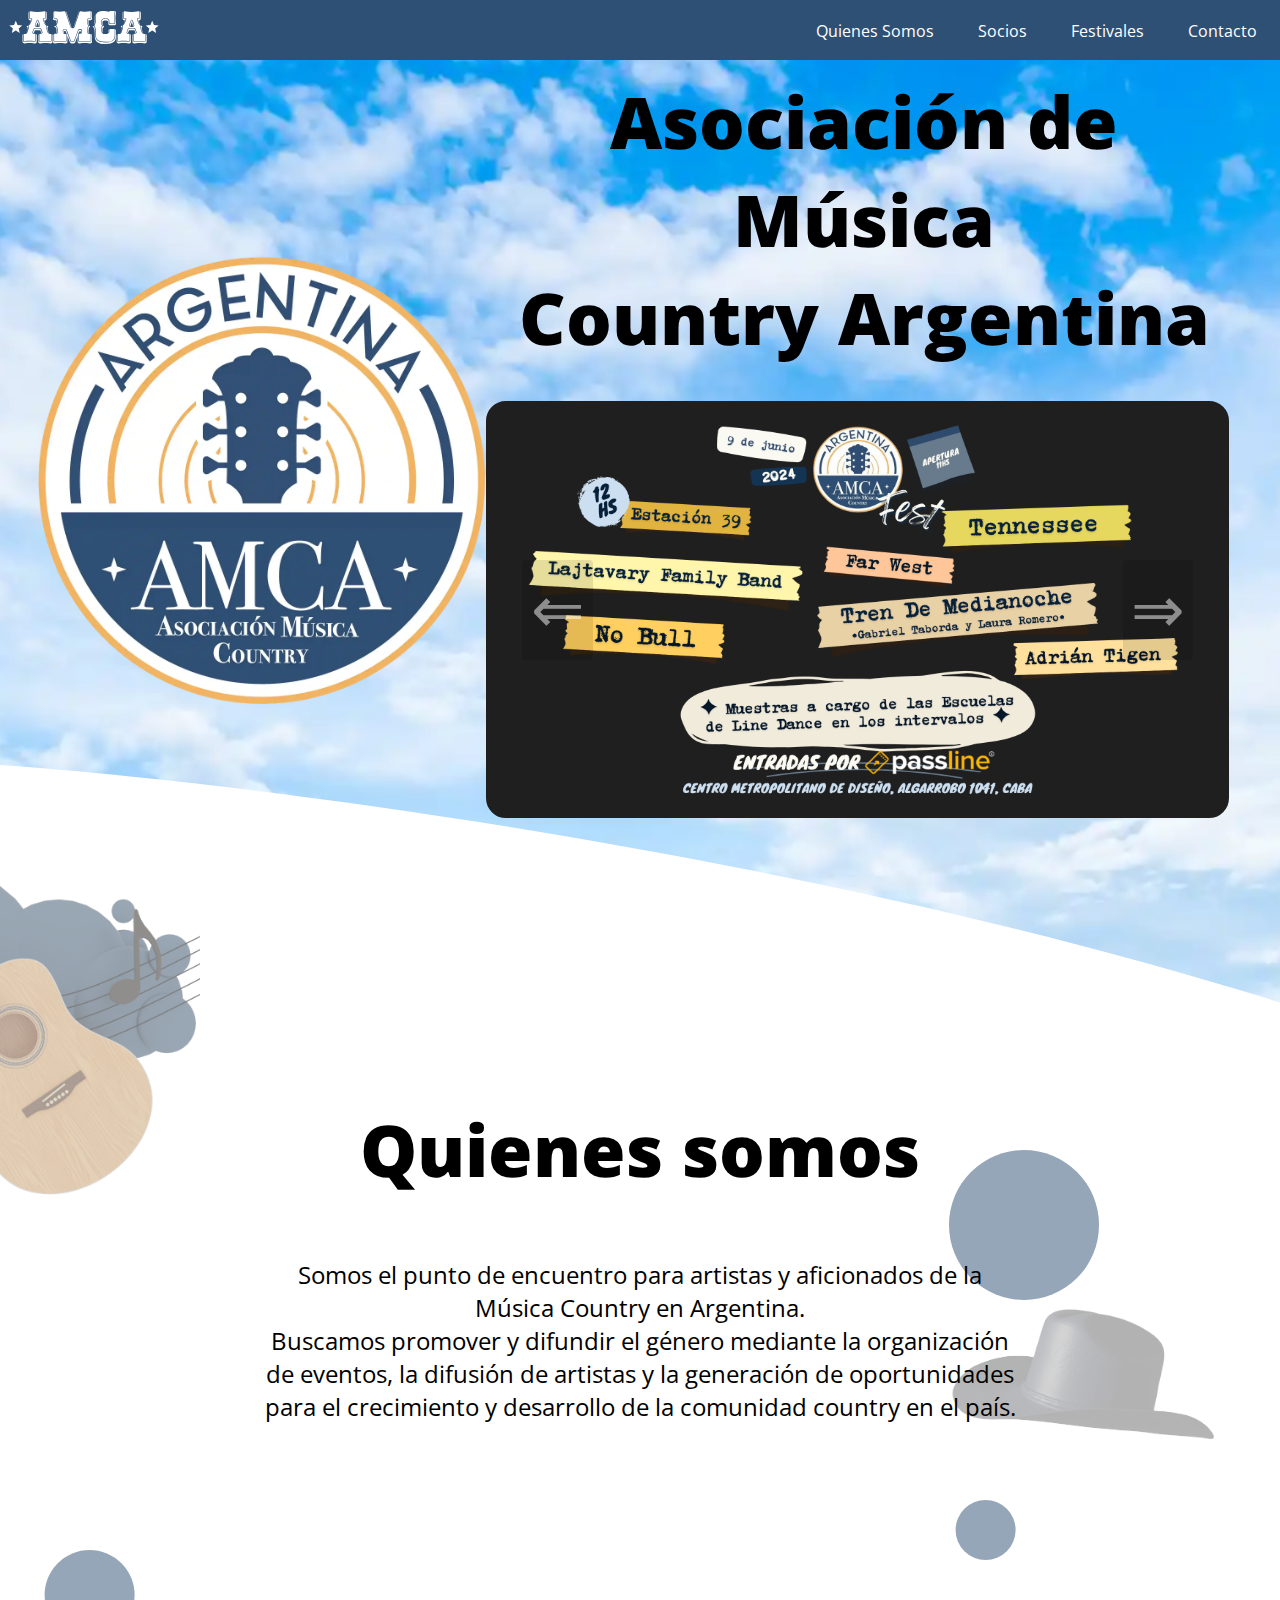
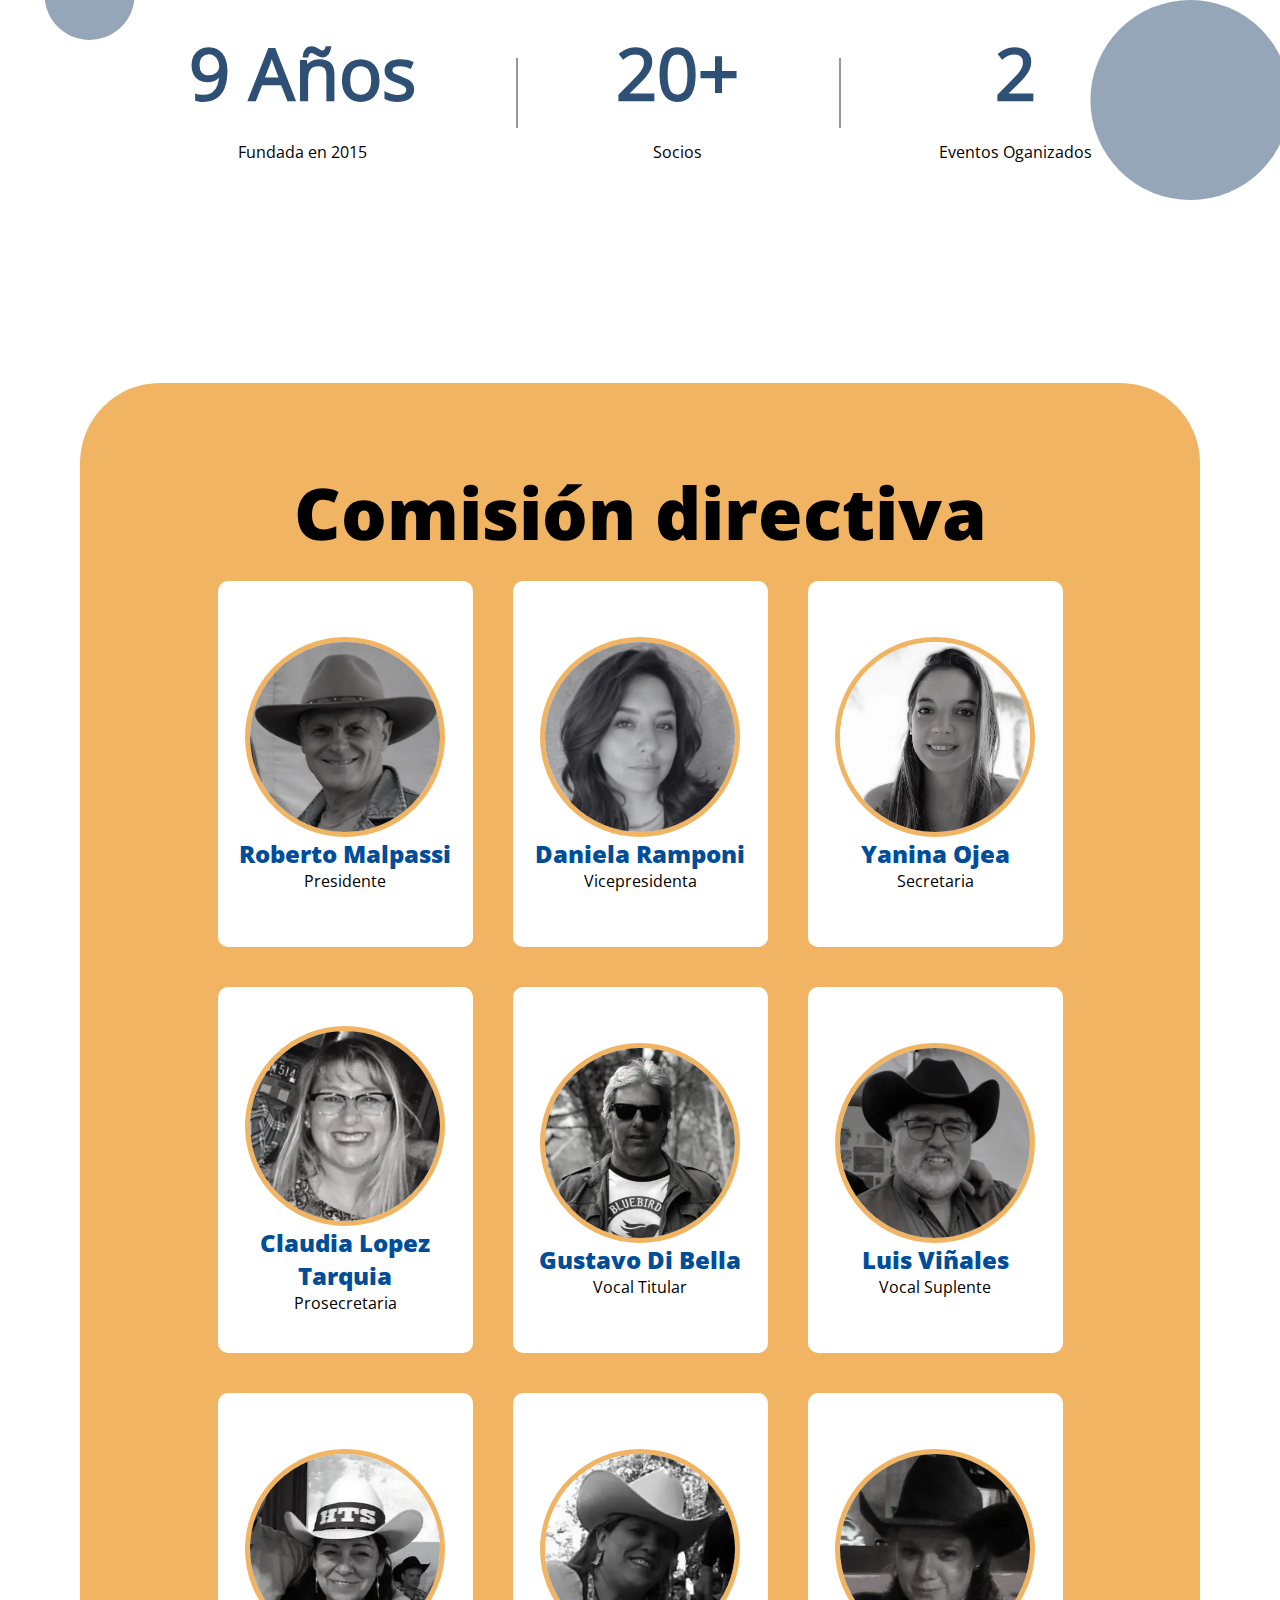
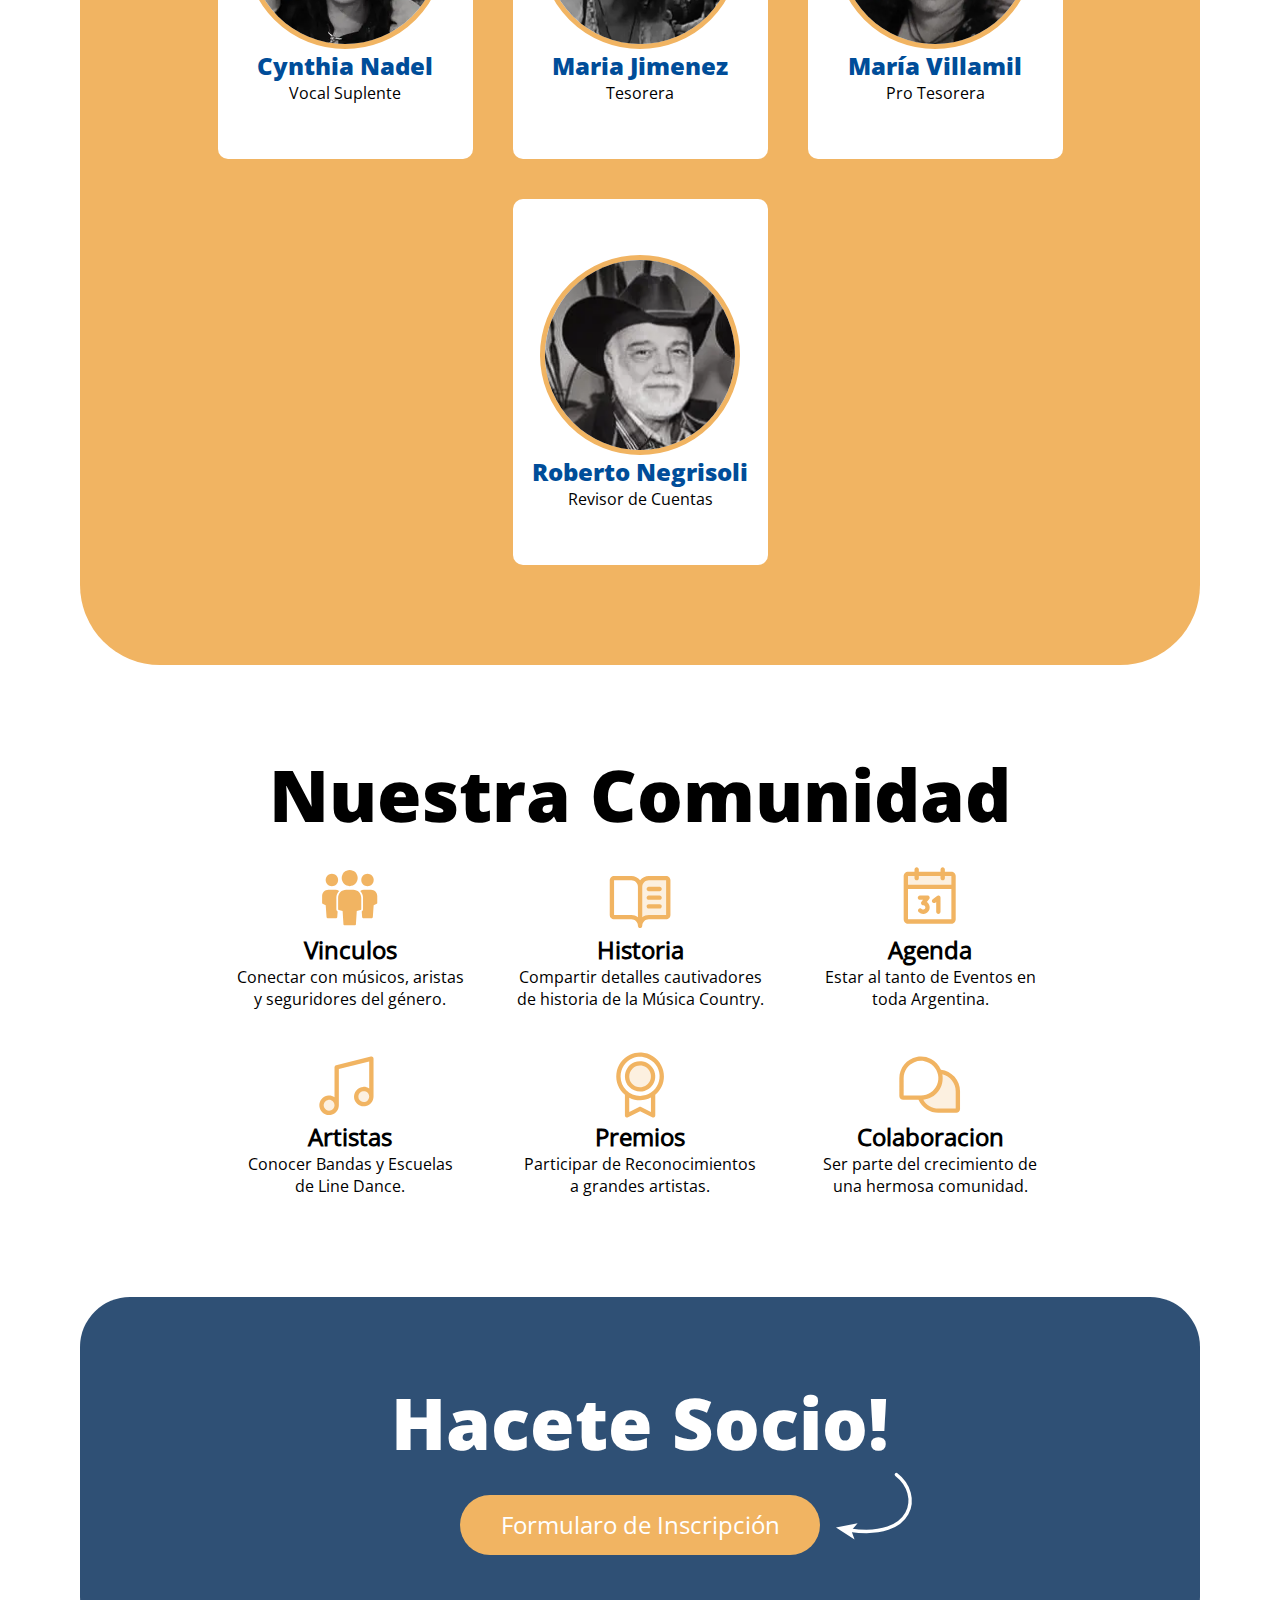
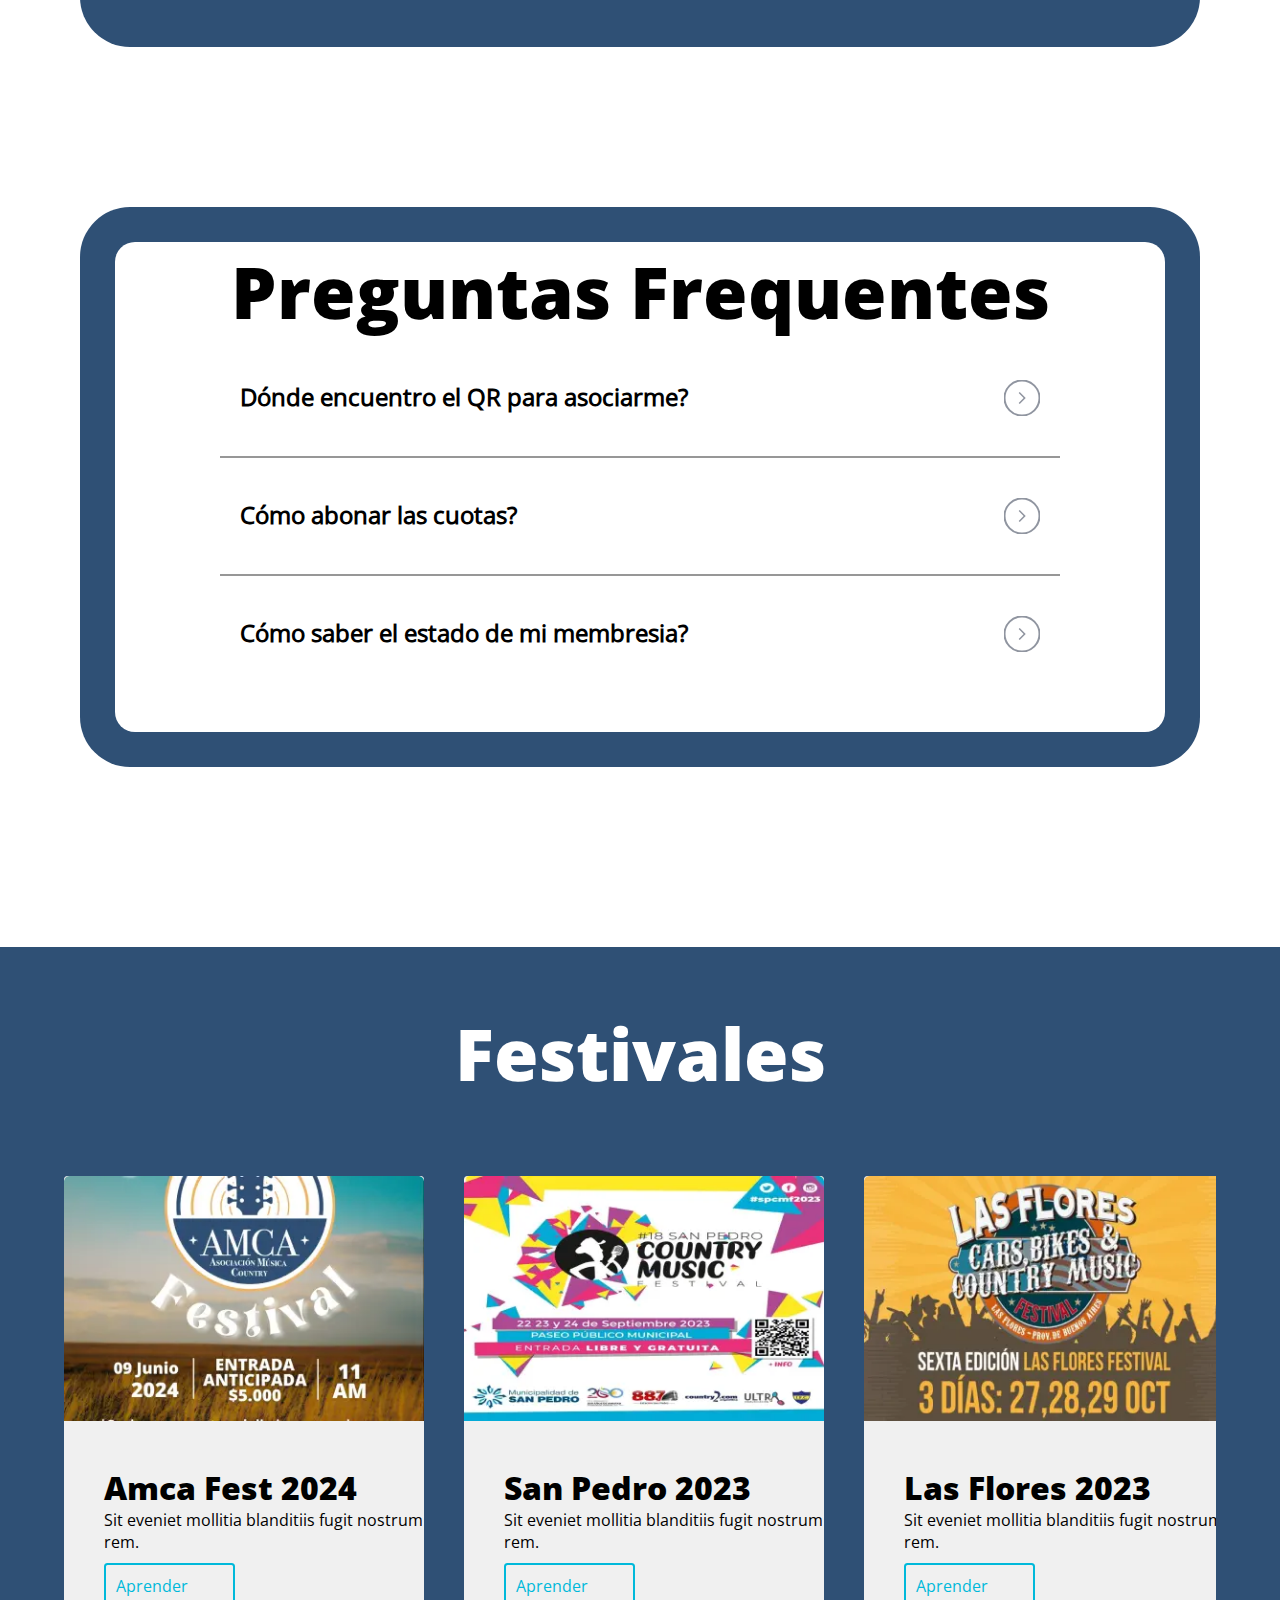
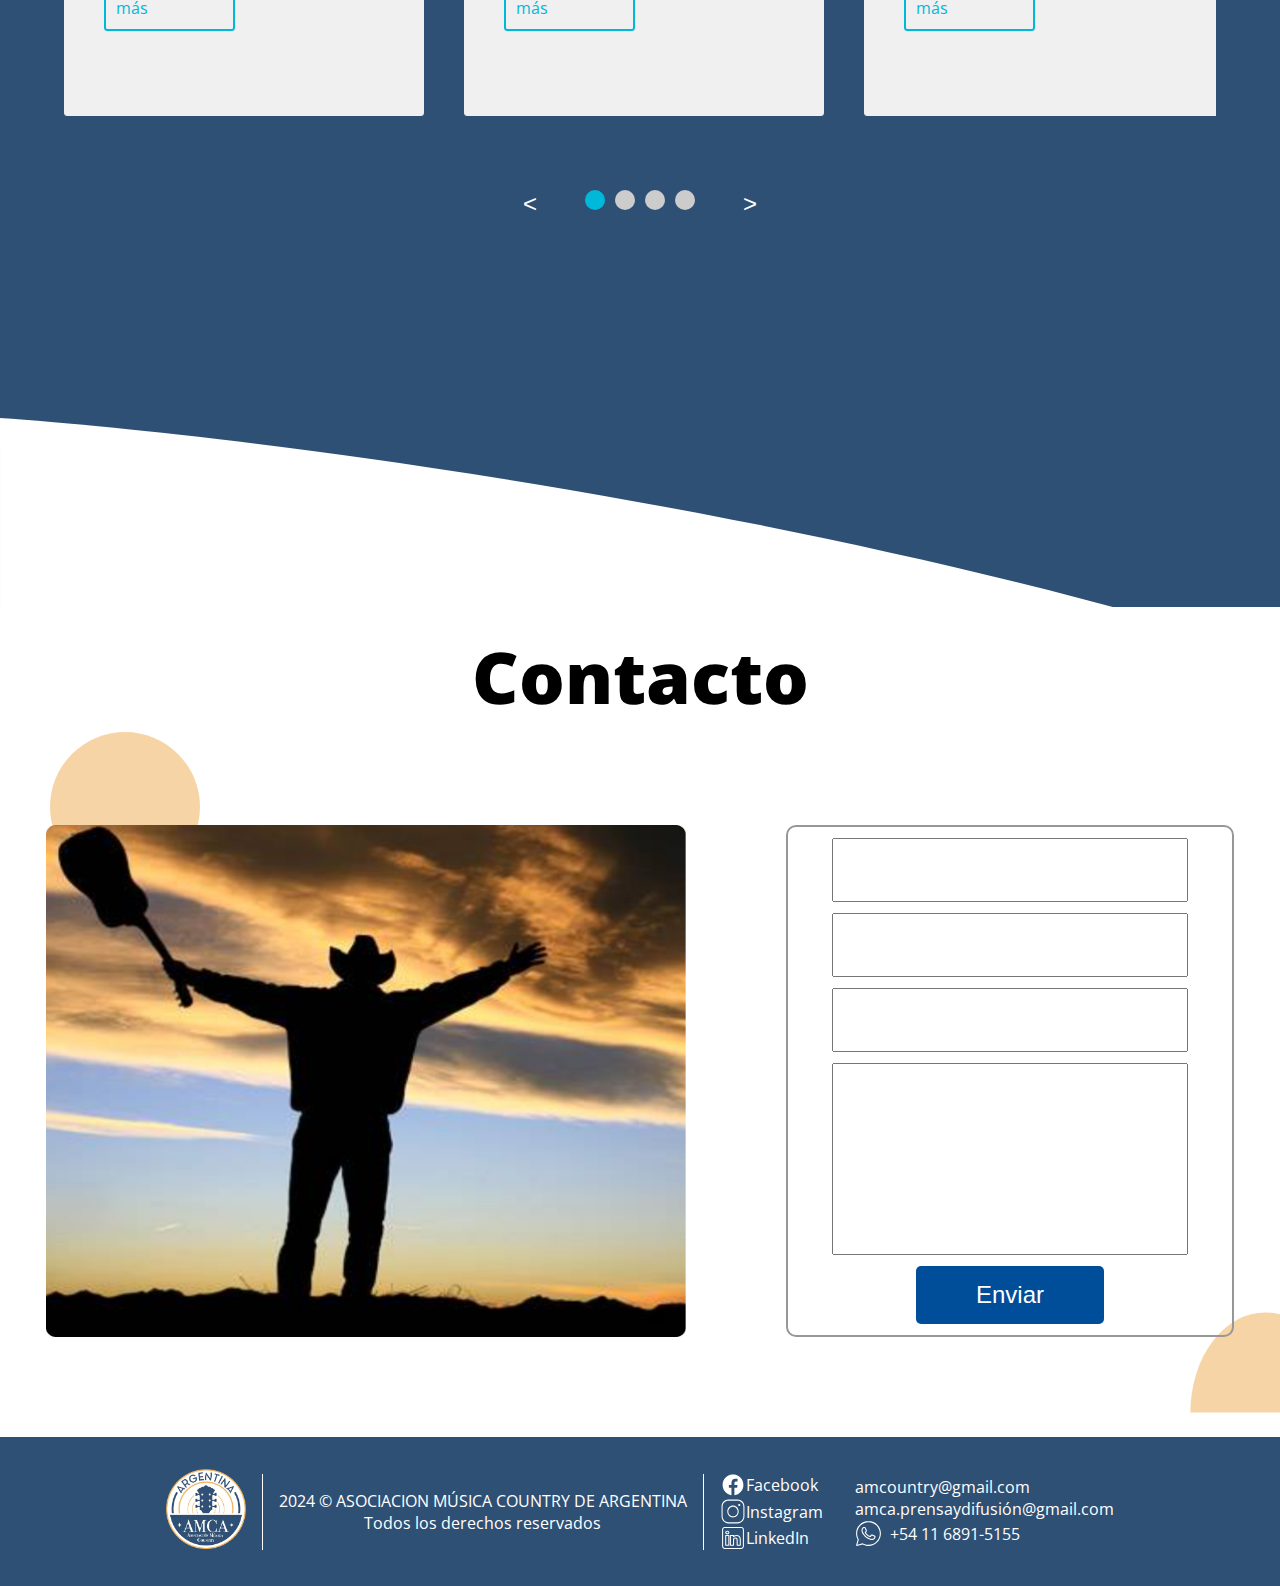
==== commit 897b17c9: "New design." ====
--- a/index.html
+++ b/index.html
@@ -18,133 +18,345 @@
             <button class="nav-togle-btn" id="menu-toggle"></button>
         </div>
         <ul class="nav-sections" id="nav-sections">
-            <a href="#quienes">
+            <a href="#section-1">
                 <li class="nav-links" id="link-1">Quienes Somos</li>
             </a>
             <a href="#section-2">
-                <li class="nav-links" id="link-2">Eventos Agenda</li>
+                <li class="nav-links" id="link-2">Socios</li>
             </a>
             <a href="#section-3">
-                <li class="nav-links" id="link-3">Hacete Socio</li>
-            </a>
-            <a href="#history">
-                <li class="nav-links" id="link-4">Country Music History</li>
-            </a>
-            <a href="#gallery">
-                <li class="nav-links" id="link-5">Galería</li>
+                <li class="nav-links" id="link-3">Festivales</li>
             </a>
             <a href="#section-4">
-                <li class="nav-links" id="link-6">Contactanos</li>
-            </a>
-
+                <li class="nav-links" id="link-4">Contacto</li>
+            </a>
         </ul>
     </nav>
+
     <section class="hero-section" id="home">
         <div class="main">
             <img class="amca-img" src="assets/AMCA-Stamp.webp" alt="">
-            <div class="carousel" data-carousel>
-                <button class="carousel-button prev" data-carousel-button="prev">&#8656;</button>
-                <button class="carousel-button next" data-carousel-button="next">&#8658;</button>
-                <ul data-slides>
-                    <li class="slide" data-active>
-                        <img src="assets/carousel-1.png" alt="Nature Image #1">
-                    </li>
-                    <li class="slide">
-                        <img src="assets/carousel-3.jpg" alt="Nature Image #2">
-                    </li>
-                    <li class="slide">
-                        <img src="assets/eventos-card-imgs/eventos3.jpg" alt="Nature Image #3">
-                    </li>
-                </ul>
-            </div>
-        </div>
-
-    </section>
-    <img id="quienes" class="guitar" src="./assets/guitar img.png" alt="">
+            <div class="title-div">
+                <h1>Asociación de Música <br> Country Argentina</h1>
+                <div class="carousel" data-carousel>
+                    <button class="carousel-button prev" data-carousel-button="prev">&#8656;</button>
+                    <button class="carousel-button next" data-carousel-button="next">&#8658;</button>
+                    <ul data-slides>
+                        <li class="slide" data-active>
+                            <img src="assets/carousel-1.png" alt="Nature Image #1">
+                        </li>
+                        <li class="slide">
+                            <img src="assets/carousel-3.jpg" alt="Nature Image #2">
+                        </li>
+                        <li class="slide">
+                            <img src="assets/festivales/san-pedro.webp" alt="Nature Image #3">
+                        </li>
+                    </ul>
+                </div>
+            </div>
+        </div>
+
+    </section>
+    <div class="svg-wrapper"><img class="quienes-svg" src="./assets/Vector-1.svg" alt=""></div>
+    <img id="quienes" class="guitar" src="./assets/guitar img 2.png" alt="">
+    <img src="./assets/hat.png" class="hat" alt="">
     <section id="section-1" class="section-example">
-
-        <h1>Quienes somos</h1>
-        <p>Bienvenidos a la Asociación de Música Country Argentina (A.M.C.A), una entidad apasionada y dedicada fundada
-            en 2015 con el firme propósito de difundir la música Country por nuestro país. Estamos aquí para brindarte
-            un espacio donde puedas conectarte con otros entusiastas de este género, compartir experiencias y sumergirte
-            en un ambiente lleno de camaradería y entusiasmo.
-        </p>
-        <a href="quienes-somos.html">Aprender Mas &rarr;</a>
-        <img class="style-lines first-lines-left" src="assets/style-lines.svg" alt="">
-        <img class="style-lines first-lines-right" src="assets/style-lines.svg" alt="">
-    </section>
-    <img src="assets/eventos-img.webp" alt="" class="eventos-img">
-    <div class="section-1-and-2-triangle"></div>
+        <div class="circle"></div>
+        <div class="circle"></div>
+        <div class="circle"></div>
+        <div class="circle"></div>
+        <div class="quienes-main">
+            <h1>Quienes somos</h1>
+            <p>Somos el punto de encuentro para artistas y aficionados de la <br>Música Country en Argentina.<br>
+                Buscamos promover y difundir el género mediante la organización<br>de eventos, la difusión de artistas y
+                la
+                generación de oportunidades <br>para el crecimiento y desarrollo de la comunidad country en el país.
+            </p>
+        </div>
+        <div class="quienes-somos-info-wrapper">
+            <div>
+                <h1>9 Años</h1>
+                <p>
+                    Fundada en 2015
+                </p>
+            </div>
+            <div>
+                <h1>20+</h1>
+                <p>
+                    Socios
+                </p>
+            </div>
+            <div>
+                <h1>2</h1>
+                <p>
+                    Eventos Oganizados
+                </p>
+            </div>
+        </div>
+    </section>
     <section id="section-2" class="section-example">
-        <div class="eventos-header">
-            <h1>Eventos</h1>
-            <a href="">Eventos Agenda &rarr;</a>
-        </div>
-        <div class="eventos-grid">
-            <div>
-                <!-- EMPTY CARD FOR STYLE -->
-            </div>
-            <div class="eventos-card">
-                <img src="assets/eventos-card-imgs/eventos1.png" alt="">
-                <p><strong>AMCA Fest 2024</strong><br>¡Mira espectáculo en vivo y más!</p>
-                <a>9 de junio &rarr;</a>
-            </div>
-            <div class="eventos-card"><img src="assets/eventos-card-imgs/eventos2.webp" alt="">
-                <p><strong>Concierto en vivo!</strong><br>¡Mira espectáculo en vivo y más!</p>
-                <a>12 de agosto &rarr;</a>
-            </div>
-            <div class="eventos-card"><img src="assets/eventos-card-imgs/eventos3.jpg" alt="">
-                <p><strong>Evento 3</strong><br>¡Mira espectáculo en vivo y más!</p>
-                <a>9 de junio &rarr;</a>
-            </div>
-            <div class="eventos-card"><img src="assets/eventos-card-imgs/eventos4.jpg" alt="">
-                <p><strong>Evento 4</strong><br>¡Mira espectáculo en vivo y más!</p>
-                <a>9 de junio &rarr;</a>
-            </div>
-            <div class="eventos-card"><img src="assets/eventos-card-imgs/eventos5.jpg" alt="">
-                <p><strong>Evento 5</strong><br>¡Mira espectáculo en vivo y más!</p>
-                <a>9 de junio &rarr;</a>
-            </div>
-            <div class="eventos-card"><img src="assets/eventos-card-imgs/eventos6.jpg" alt="">
-                <p><strong>Evento 6</strong><br>¡Mira espectáculo en vivo y más!</p>
-                <a>9 de junio &rarr;</a>
-            </div>
-            <div class="eventos-card"><img src="assets/eventos-card-imgs/eventos7.jpg" alt="">
-                <p><strong>Evento 7</strong><br>¡Mira espectáculo en vivo y más!</p>
-                <a>9 de junio &rarr;</a>
-            </div>
-        </div>
-    </section>
-    <div class="eventos-style-triangle">
+        <div class="comision-directiva">
+            <h1>Comisión directiva</h1>
+            <div class="member-row">
+                <div class="member-card">
+                    <img src="./assets/comision directiva/roberto-m.webp" alt="">
+                    <h1>Roberto Malpassi</h1>
+                    <p>Presidente</p>
+                </div>
+                <div class="member-card">
+                    <img src="./assets/comision directiva/Daniela.webp" alt="">
+                    <h1>Daniela Ramponi</h1>
+                    <p>Vicepresidenta</p>
+                </div>
+                <div class="member-card">
+                    <img src="./assets/comision directiva/yanina.webp" alt="">
+                    <h1>Yanina Ojea</h1>
+                    <p>Secretaria</p>
+                </div>
+                <div class="member-card">
+                    <img src="./assets/comision directiva/claudia.webp" alt="">
+                    <h1>Claudia Lopez Tarquia</h1>
+                    <p>Prosecretaria</p>
+                </div>
+                <div class="member-card">
+                    <img src="./assets/comision directiva/gustavo.webp" alt="">
+                    <h1>Gustavo Di Bella</h1>
+                    <p>Vocal Titular</p>
+                </div>
+                <div class="member-card">
+                    <img src="./assets/comision directiva/luis.webp" alt="">
+                    <h1>Luis Viñales</h1>
+                    <p>Vocal Suplente</p>
+                </div>
+                <div class="member-card">
+                    <img src="./assets/comision directiva/cynthia.webp" alt="">
+                    <h1>Cynthia Nadel</h1>
+                    <p>Vocal Suplente</p>
+                </div>
+                <div class="member-card">
+                    <img src="./assets/comision directiva/Maria-J.webp" alt="">
+                    <h1>Maria Jimenez</h1>
+                    <p>Tesorera</p>
+                </div>
+                <div class="member-card">
+                    <img src="./assets/comision directiva/maria-v.webp" alt="">
+                    <h1>María Villamil</h1>
+                    <p>Pro Tesorera</p>
+                </div>
+                <div class="member-card">
+                    <img src="./assets/comision directiva/roberto-n.webp" alt="">
+                    <h1>Roberto Negrisoli</h1>
+                    <p>Revisor de Cuentas</p>
+                </div>
+            </div>
+        </div>
+        <h1 class="nuestra-comunidad-header">Nuestra Comunidad</h1>
+        <div class="nuestra-comunidad-row">
+            <div>
+                <img src="./assets/nuestra-comunidad/gente.svg" alt="">
+                <h2>
+                    Vinculos
+                </h2>
+                <p>
+                    Conectar con músicos, aristas <br> y seguridores del género.
+                </p>
+            </div>
+            <div>
+                <img src="./assets/nuestra-comunidad/libra.svg" alt="">
+                <h2>
+                    Historia
+                </h2>
+                <p>
+                    Compartir detalles cautivadores
+                    de historia de la Música Country.
+                </p>
+            </div>
+            <div>
+                <img src="./assets/nuestra-comunidad/agenda.svg" alt="">
+                <h2>
+                    Agenda
+                </h2>
+                <p>
+                    Estar al tanto de Eventos en <br> toda Argentina.
+                </p>
+            </div>
+        </div>
+        <div class="nuestra-comunidad-row">
+            <div>
+                <img src="./assets/nuestra-comunidad/musica.svg" alt="">
+                <h2>
+                    Artistas
+                </h2>
+                <p>
+                    Conocer Bandas y Escuelas <br> de Line Dance.
+                </p>
+            </div>
+            <div>
+                <img src="./assets/nuestra-comunidad/insignia.svg" alt="">
+                <h2>
+                    Premios
+                </h2>
+                <p>
+                    Participar de Reconocimientos <br> a grandes artistas.
+                </p>
+            </div>
+            <div>
+                <img src="./assets/nuestra-comunidad/chat.svg" alt="">
+                <h2>
+                    Colaboracion
+                </h2>
+                <p>
+                    Ser parte del crecimiento de <br> una hermosa comunidad.
+                </p>
+            </div>
+        </div>
+        <div class="hacete-socio-wrapper">
+            <h1>Hacete Socio!</h1>
+            <img src="./assets/arrow.svg" alt="">
+            <a href="#hacete-socio.html">Formularo de Inscripción</a>
+        </div>
+        <div class="preguntas-frequentes-wrapper">
+            <div class="inner-wrapper">
+                <h1>Preguntas Frequentes</h1>
+                <div class="accordion">
+                    <div class="accordion__intro">
+                        <h2>Dónde encuentro el QR para asociarme?</h2>
+                        <svg class="arrowButton" width="36" height="36" viewBox="0 0 36 36" fill="none"
+                            xmlns="http://www.w3.org/2000/svg">
+                            <rect x="0.5" y="0.5" width="35" height="35" rx="17.5" stroke="#9095A0" stroke-width="2" />
+                            <path
+                                d="M14.667 22.9273L15.7397 24L21.7397 18L15.7397 12L14.667 13.0727L19.5942 18L14.667 22.9273Z"
+                                fill="#9095A0" stroke-width="2" />
+                        </svg>
+                    </div>
+
+                    <div class="accordion__content">
+                        <p></p>
+                    </div>
+                </div>
+                <div class="accordion">
+                    <div class="accordion__intro">
+                        <h2>Cómo abonar las cuotas?</h2>
+                        <svg class="arrowButton" width="36" height="36" viewBox="0 0 36 36" fill="none"
+                            xmlns="http://www.w3.org/2000/svg">
+                            <rect x="0.5" y="0.5" width="35" height="35" rx="17.5" stroke="#9095A0" stroke-width="2" />
+                            <path
+                                d="M14.667 22.9273L15.7397 24L21.7397 18L15.7397 12L14.667 13.0727L19.5942 18L14.667 22.9273Z"
+                                fill="#9095A0" stroke-width="2" />
+                        </svg>
+                    </div>
+                    <div class="accordion__content">
+                        <p>Accordion content</p>
+                    </div>
+                </div>
+                <div class="accordion">
+                    <div class="accordion__intro">
+                        <h2>Cómo saber el estado de mi membresia?</h2>
+                        <svg class="arrowButton" width="36" height="36" viewBox="0 0 36 36" fill="none"
+                            xmlns="http://www.w3.org/2000/svg">
+                            <rect x="0.5" y="0.5" width="35" height="35" rx="17.5" stroke="#9095A0" stroke-width="2" />
+                            <path
+                                d="M14.667 22.9273L15.7397 24L21.7397 18L15.7397 12L14.667 13.0727L19.5942 18L14.667 22.9273Z"
+                                fill="#9095A0" stroke-width="2" />
+                        </svg>
+                    </div>
+                    <div class="accordion__content">
+                        <p></p>
+                    </div>
+                </div>
+            </div>
+        </div>
+    </section>
     </div>
     <section id="section-3" class="section-example">
-        <h1>Catálogo de Bandas</h1>
-        <h1>y Escuelas de Line Dance</h1>
-        <p>Necesito informacion para aqui. <strong>Información de ejemplo.</strong> Lorem ipsum dolor, sit amet
-            consectetur adipisicing elit. Incidunt dolorum illum molestiae, nihil minus magni velit animi! A voluptas
-            fuga nulla possimus, temporibus at quaerat eveniet odio dolor, non unde.</p>
-        <a href="">Ver catálogo &rarr;</a>
-        <img class="guitar-2" src="assets/guitar img.png" alt="">
-    </section>
-    <div class="socio-style-triangle"></div>
+        <h1 class="festivales-header">Festivales</h1>
+        <div class="festivales-carousel">
+            <div class="festivales-carousel__track-container">
+                <ul class="festivales-carousel__track">
+                    <li class="festivales-carousel__card">
+                        <img src="./assets/festivales/amca-fest.webp" alt="">
+                        <div class="card-info">
+                            <h1 class="card-header">Amca Fest 2024</h1>
+                            <p class="card-text">Sit eveniet mollitia blanditiis fugit nostrum rem.</p>
+                            <a href="">Aprender más</a>
+                        </div>
+                    </li>
+                    <li class="festivales-carousel__card">
+                        <img src="./assets/festivales/san-pedro.webp" alt="">
+                        <div class="card-info">
+                            <h1 class="card-header">San Pedro 2023</h1>
+                            <p class="card-text">Sit eveniet mollitia blanditiis fugit nostrum rem.</p>
+                            <a href="">Aprender más</a>
+                        </div>
+                    </li>
+                    <li class="festivales-carousel__card">
+                        <img src="./assets/festivales/las-flores.webp" alt="">
+                        <div class="card-info">
+                            <h1 class="card-header">Las Flores 2023</h1>
+                            <p class="card-text">Sit eveniet mollitia blanditiis fugit nostrum rem.</p>
+                            <a href="">Aprender más</a>
+                        </div>
+                    </li>
+                    <li class="festivales-carousel__card">
+                        <img src="" alt="">
+                        <h1></h1>
+                        <p></p>
+                        <a href=""></a>
+                    </li>
+                    <li class="festivales-carousel__card">
+                        <img src="" alt="">
+                        <h1></h1>
+                        <p></p>
+                        <a href=""></a>
+                    </li>
+                    <li class="festivales-carousel__card">
+                        <img src="" alt="">
+                        <h1></h1>
+                        <p></p>
+                        <a href=""></a>
+                    </li>
+                    <!-- Add more cards as needed -->
+                </ul>
+            </div>
+        </div>
+        <div class="festivales-carousel__indicators">
+            <button class="festivales-carousel__button festivales-carousel__button--left">&lt;</button>
+            <span class="festivales-carousel__indicator carousel__indicator--active"></span>
+            <span class="festivales-carousel__indicator"></span>
+            <span class="festivales-carousel__indicator"></span>
+            <span class="festivales-carousel__indicator"></span>
+            <!-- Add more indicators as needed -->
+            <button class="festivales-carousel__button festivales-carousel__button--right">&gt;</button>
+        </div>
+        <div class="bottom-circle"></div>
+        <div class="bottom-circle circle-two"></div>
+        <img class="contacto-svg" src="./assets/Vector-1.svg" alt="">
+    </section>
+
     <section id="section-4" class="section-example">
-        <h1>Hacete Socio</h1>
-        <h2>¿Sos UN APASIONADO DE LA MÚSICA COUNTRY?</h2>
-        <p>Te invitamos a formar parte de AMCA, Asociación de Música Country Argentina. Nuestra institución nació en el
-            año 2015, con el firme propósito de difundir este género musical en todo nuestro país. Desde entonces,
-            ofrecemos un espacio en el cual, todos los seguidores y amantes de esta música, puedan conectarse entre sí,
-            compartir experiencias y disfrutar de un ambiente cultural lleno de camaradería.</p>
-        <p>¡Asociarse es muy fácil!</p>
-        <a href="">¡Únete ahora!</a>
+        <h1>Contacto</h1>
+
+        <div class="lower-section">
+            <img class="country" src="./assets/country.png" alt="">
+            <div class="contacto-form">
+                <form action="">
+                    <input type="text"><input type="text"><input type="text">
+                    <textarea name="" id=""></textarea>
+                    <input class="submit-button" type="submit" value="Enviar">
+                </form>
+            </div>
+        </div>
     </section>
     <footer>
         <div><img src="assets/AMCA-Stamp.webp" alt=""></div>
         <div>2024 © ASOCIACION MÚSICA COUNTRY DE ARGENTINA <br>Todos los derechos reservados</div>
         <div>
-            <a href="https://www.facebook.com/AsociacionMusicaCountryArgentina  "><img src="assets/facebook.svg" alt="">
+            <a href="https://www.facebook.com/AsociacionMusicaCountryArgentina"><img src="assets/facebook.svg" alt="">
                 Facebook</a>
-            <a href=""><img src="assets/instagram.svg" alt=""> Instagram</a>
-            <a href=""><img src="assets/linkedin.svg" alt=""> LinkedIn</a>
+            <a href="https://www.instagram.com/musicacountryargentina"><img src="assets/instagram.svg" alt="">
+                Instagram</a>
+            <a href="https://www.linkedin.com/company/asociaci%C3%B3n-de-m%C3%BAsica-country-argentina"><img
+                    src="assets/linkedin.svg" alt=""> LinkedIn</a>
         </div>
         <div><a href="mailto:amcountry@gmail.com">amcountry@gmail.com</a>
             <a href="mailto:amca.prensaydifusión@gmail.com">amca.prensaydifusión@gmail.com</a>
--- a/styles/style.css
+++ b/styles/style.css
@@ -1,6 +1,6 @@
 :root {
     --primary-color: #0080ff;
-    --primary-color-op: #0080ffb5;
+    --primary-color-op: #004d99;
 }
 
 @font-face {
@@ -22,13 +22,12 @@
 
 body {
     font-family: 'opensans regular';
-    background-color: #1F1F1F;
+    background-color: #ffffff;
     overflow-x: hidden;
 }
 
 h1 {
     font-family: 'opensans bold';
-    height: 80px;
     font-size: 4.5rem;
     text-align: center;
 }
@@ -37,7 +36,7 @@
 h2,
 h3,
 p {
-    color: white;
+    color: black;
 }
 
 a {
@@ -52,7 +51,7 @@
 
 nav {
     width: 100%;
-    background-color: rgb(9, 9, 9);
+    background-color: #2F5075;
     height: 60px;
     display: flex;
     flex-direction: row;
@@ -153,13 +152,12 @@
 
 .hero-section {
     width: 100%;
-    height: 133vh;
+    height: 120vh;
     padding-top: 60px;
-    background-image: url(../assets/hero-image.jpg);
+    background-image: url(../assets/clouds.png);
     background-repeat: no-repeat;
     background-size: cover;
     background-position: top;
-    clip-path: polygon(0 0, 100% 0%, 100% 100%, 0 75%);
     z-index: -1;
     display: flex;
     flex-direction: column;
@@ -177,15 +175,23 @@
 }
 
 .hero-section .main .amca-img {
-    width: 600px;
+    width: 500px;
+    height: 500px;
+}
+
+/* Carousel Stuff */
+
+.title-div {
+    margin-bottom: 70px;
+}
+
+.title-div h1 {
+    padding-bottom: 35px;
+}
+
+.carousel {
+    width: 1040px;
     height: 600px;
-}
-
-/* Carousel Stuff */
-
-.carousel {
-    width: 960px;
-    height: 540px;
     position: relative;
     border: solid 20px #1F1F1F;
     border-radius: 20px;
@@ -252,333 +258,513 @@
     right: 1rem;
 }
 
+
+
+
+/* Quienes-Somos redondeado separador de secciones */
+
+.svg-wrapper {
+    width: 100vw;
+    object-fit: contain;
+}
+
+.quienes-svg {
+    position: absolute;
+    overflow-x: hidden;
+    z-index: 1;
+    top: 85vh;
+    width: 100vw;
+}
+
 /* Quienes Somos section css */
 
 .guitar {
+    z-index: 2;
     position: absolute;
-    top: 93vh;
-    left: -350px;
+    top: 85vh;
+    left: -440px;
     width: 50%;
-}
-
-/* before pseudo objects para líneas estilizadas */
-
-.style-lines {
-    height: 300px;
-    width: 300px;
+    opacity: 51%;
+}
+
+.hat {
+    position: absolute;
+    z-index: 2;
+    height: 150px;
+    opacity: 30%;
+    right: 5vw;
+    transform: translate(0px, 25vh);
+}
+
+.circle {
+    content: '';
     z-index: 1;
+    height: 150px;
+    width: 150px;
+    border-radius: 50%;
+    background-color: #2f507581;
     position: absolute;
-    transform: rotate(5deg);
-}
-
-.first-lines-right {
-    top: 175vh;
-    right: -4.3vw;
-}
-
-.first-lines-left {
-    top: 144.1vh;
-    left: -5.0vw;
-}
-
-/* section objectos */
-
-#section-1 {
-    display: flex;
-    flex-direction: column;
-    align-items: center;
-    height: 55vh;
-}
-
-#section-1 h1,
-#section-1 p {
-    width: 600px;
+    transform: translate(30vw, 50px);
+}
+
+.circle:nth-child(2) {
+    height: 60px;
+    width: 60px;
+    transform: translate(27vw, 400px);
+}
+
+.circle:nth-child(3) {
+    height: 200px;
+    width: 200px;
+    transform: translate(43vw, 500px);
+}
+
+.circle:nth-child(4) {
+    height: 90px;
+    width: 90px;
+    transform: translate(-43vw, 450px);
+}
+
+#section-1,
+.quienes-main,
+.comision-directiva,
+.member-row {
+    z-index: 4;
+    display: flex;
+    flex-direction: column;
+    align-items: center;
+}
+
+#section-1 .quienes-main h1,
+#section-1 .quienes-main p {
+    z-index: 4;
+    text-align: center;
+}
+
+#section-1 .quienes-main p {
+    margin-top: 60px;
+    font-size: 1.5rem;
+    margin-bottom: 200px;
+}
+
+.quienes-somos-info-wrapper {
+    display: flex;
+    justify-content: space-between;
+    text-align: center;
+    margin-bottom: 100px;
+}
+
+.quienes-somos-info-wrapper div {
+    display: flex;
+    text-align: center;
+    flex-direction: column;
+    justify-content: center;
+    padding-left: 100px;
+    padding-right: 100px;
+    vertical-align: middle;
+}
+
+.quienes-somos-info-wrapper div:nth-child(2) {
+    padding-left: 100px;
+    padding-right: 100px;
+    /* border-left: solid rgb(151, 151, 151) 1px;
+    border-right: solid rgb(151, 151, 151) 1px; */
+}
+
+.quienes-somos-info-wrapper div:nth-child(3):before,
+.quienes-somos-info-wrapper div:nth-child(2):before {
+    position: absolute;
+    content: '';
+    width: 2px;
+    height: 70px;
+    background-color: #979797;
+    transform: translate(-100px, 0px);
+}
+
+.quienes-somos-info-wrapper div h1 {
+    font-family: 'opensans regular';
+    color: #2F5075;
+}
+
+.quienes-somos-info-wrapper div p {
+    margin-top: 20px;
+}
+
+/* Socios section css */
+
+#section-2 {
+    display: flex;
+    flex-direction: column;
+    justify-content: center;
+    z-index: 4;
+}
+
+#section-2 .comision-directiva {
+    display: flex;
+    background-color: #F1B462;
+    padding: 80px;
+    margin: 80px;
+    margin-top: 0px;
+    border-radius: 80px;
+}
+
+#section-2 .member-row {
+    flex-direction: row;
+    flex-wrap: wrap;
+    justify-content: center;
+}
+
+#section-2 .member-card {
+    display: flex;
+    flex-direction: column;
+    align-items: center;
+    justify-content: center;
+    height: 366px;
+    width: 255px;
+    border-radius: 10px;
+    margin: 20px;
+    background-color: white;
+}
+
+#section-2 .comision-directiva .member-row .member-card img {
+    height: 200px;
+    width: 200px;
+    object-fit: cover;
+    border-radius: 50%;
+    border: solid 5px #F1B462;
+}
+
+#section-2 .comision-directiva .member-row .member-card h1 {
+    color: #004d99;
+    font-size: 1.5rem;
+}
+
+#section-2 .nuestra-comunidad-row {
+    display: flex;
+    justify-content: center;
+}
+
+#section-2 .nuestra-comunidad-row div {
+    display: flex;
+    flex-direction: column;
+    justify-content: center;
+    align-items: center;
+    text-align: center;
+    width: 250px;
+    margin: 20px;
+}
+
+#section-2 .nuestra-comunidad-row img {
+    width: 70px;
+}
+
+#section-2 .hacete-socio-wrapper {
+    background-color: #2F5075;
+    min-height: 350px;
+    display: flex;
+    flex-direction: column;
+    text-align: center;
+    align-items: center;
+    justify-content: center;
+    margin: 80px;
+    border-radius: 50px;
+}
+
+#section-2 .hacete-socio-wrapper h1 {
+    color: white;
+    margin-bottom: 0px;
+    height: 65px;
+    line-height: 65px;
+    margin-top: 40px;
+}
+
+#section-2 .hacete-socio-wrapper img {
+    position: absolute;
+    transform: translate(235px, 35px);
+}
+
+#section-2 .hacete-socio-wrapper a {
+    background-color: #F1B462;
+    width: 360px;
+    height: 60px;
+    display: flex;
+    justify-content: center;
+    align-items: center;
+    border-radius: 60px;
+    margin: 40px;
+    font-size: 1.5rem;
+}
+
+#section-2 .preguntas-frequentes-wrapper {
+    margin: 80px;
+    border-radius: 50px;
+    background-color: #2F5075;
+}
+
+#section-2 .inner-wrapper {
+    background-color: white;
+    margin: 35px;
+    border-radius: 20px;
+    display: flex;
+    flex-direction: column;
+    justify-content: center;
+    align-items: center;
+}
+
+.accordion {
+    overflow: hidden;
+    width: 80%;
+    padding-top: 20px;
+    padding-bottom: 20px;
+}
+
+.accordion:nth-child(2),
+.accordion:nth-child(3) {
+    border-bottom: 2px solid #979797;
+}
+
+.accordion:last-child {
+    margin-bottom: 40px;
+}
+
+.accordion__intro {
+    display: flex;
+    justify-content: space-between;
+    position: relative;
+    padding: 20px;
+    cursor: pointer;
+}
+
+.accordion__content {
+    padding: 0 20px;
+    max-height: 0;
+    overflow: hidden;
+    will-change: max-height;
+    transition: all 0.25s ease-out;
+    color: #f1f1f1;
+    opacity: 0;
+}
+
+.accordion__active .accordion__content {
+    padding: 0 20px 40px;
+    opacity: 1;
+}
+
+.arrowButton {
+    transition-duration: .25s;
+}
+
+.arrowButton__active {
+    transform: rotate(90deg);
+    fill: #00b9da;
+
+}
+
+/* Festivales section css */
+
+#section-3 {
+    background-color: #2F5075;
+    height: 140vh;
+    display: flex;
+    flex-direction: column;
+    justify-content: space-around;
+    padding-bottom: 40vh;
+}
+
+.festivales-header {
+    color: white;
+}
+
+.festivales-carousel {
+    height: 60vh;
+    display: flex;
+    justify-content: center;
+    align-items: center;
+    overflow: hidden;
+}
+
+.festivales-carousel__track-container {
+    display: flex;
+    overflow: hidden;
+    width: 90%;
+    height: 100%;
+}
+
+.festivales-carousel__track {
+    display: flex;
+    transition: transform 0.3s ease-in-out;
+    list-style: none;
+    padding: 0;
+    margin: 0;
+    height: 100%;
+    width: 100%;
+}
+
+.festivales-carousel__card {
+    min-width: calc(33% - 20px);
+    height: 100%;
+    margin: 0px 40px;
+    margin-left: 0px;
+    background-color: #f0f0f0;
+    text-align: left;
+}
+
+.festivales-carousel__card img {
+    width: 100%;
+}
+
+.card-info {
+    padding-top: 40px;
+    padding-left: 40px;
+    height: 100%;
+    display: flex;
+    flex-direction: column;
+}
+
+.festivales-carousel__card .card-info h1 {
+    font-size: 2rem;
+    color: black;
+    text-align: left;
+}
+
+.festivales-carousel__card .card-info .card-text {
+    text-align: left;
+}
+
+.festivales-carousel__card .card-info a {
+    color: #00b9da;
+    padding: 10px;
+    width: 131px;
+    margin-top: 10px;
+    border: 2px solid #00b9da;
+    transition-duration: .2s;
+}
+
+.festivales-carousel__card .card-info a:hover {
+    background-color: #00b9da;
+    color: white;
+}
+
+.festivales-carousel__button {
+    width: 100px;
+    background-color: #00000000;
+    color: #fff;
+    border: none;
+    cursor: pointer;
+    height: 20px;
+    z-index: 1;
+}
+
+.festivales-carousel__button:hover {
+    background-color: #00000000;
+}
+
+.festivales-carousel__indicators {
+    display: flex;
+    justify-content: center;
+}
+
+.festivales-carousel__indicator {
+    width: 20px;
+    height: 20px;
+    background-color: #ccc;
+    border-radius: 50%;
+    margin: 0 5px;
+}
+
+.festivales-carousel__indicator--active {
+    background-color: #00b9da;
+}
+
+/* Contacto section css */
+
+.contacto-svg {
+    position: absolute;
+    width: 100vw;
+    transform: translate(0px, 850px);
+    z-index: 1;
+}
+
+.bottom-circle {
+    content: '';
     z-index: 2;
-    text-align: left;
-}
-
-#section-1 p {
-    width: 1100px;
-    margin-left: 500px;
-    margin-top: 50px;
+    height: 150px;
+    width: 150px;
+    border-radius: 50%;
+    background-color: #f1b36291;
+    position: absolute;
+    transform: translate(50px, calc(100vh + 100px));
+}
+
+.circle-two {
+    height: 100px;
+    border-radius: 50% 50% 0 0 / 100% 100% 0 0;
+    z-index: 1;
+    transform: translate(93vw, calc(100vh + 105px + 43vw));
+}
+
+#section-4 {
+    display: flex;
+    flex-direction: column;
+}
+
+#section-4 h1 {
+    margin-bottom: 100px;
+}
+
+#section-4 h1,
+#section-4 .lower-section {
+    z-index: 2;
+}
+
+#section-4 .country {
+    height: 40vw;
+    width: 50vw;
+}
+
+#section-4 .lower-section {
+    display: flex;
+    justify-content: center;
+    align-items: center;
+    gap: 100px;
+}
+
+#section-4 .lower-section form {
+    display: flex;
+    justify-content: space-evenly;
+    align-items: center;
+    flex-direction: column;
+    border-radius: 10px;
+    border: solid 2px #979797;
+    height: 40vw;
+    width: 35vw;
+}
+
+#section-4 .lower-section form input,
+#section-4 .lower-section form textarea {
+    width: 80%;
+    height: 4rem;
     font-size: 1.5rem;
-}
-
-#section-1 a {
-    z-index: 2;
-    margin-right: 250px;
-    margin-top: 45px;
-    width: 350px;
-    height: 100px;
-    padding-top: 10px;
-    padding-bottom: 10px;
-    padding-right: 10px;
-    padding-left: 10px;
+    padding: 10px;
+}
+
+#section-4 .lower-section form textarea {
+    resize: none;
+    height: 12rem;
+    text-align: start;
+}
+
+#section-4 .lower-section form .submit-button {
+    padding: 15px;
+    width: auto;
+    height: auto;
+    padding-left: 60px;
+    padding-right: 60px;
+    border-radius: 5px;
     font-size: 1.5rem;
-    background-color: var(--primary-color);
-    border-radius: 20px;
+    color: white;
     border: none;
-    transition-duration: .2s;
-    display: flex;
-    justify-content: center;
-    align-items: center;
-}
-
-#section-1 a:hover {
-    background-color: var(--primary-color-op);
-    cursor: pointer;
-}
-
-/* before pseudo objects para líneas estilizadas */
-
-.section-1-and-2-triangle {
-    position: absolute;
-    transform: translate(0px, -1px);
-    height: 25vh;
-    width: 100vw;
-    background-color: #1F1F1F;
-    clip-path: polygon(100% 0, 0 0, 100% 100%);
-}
-
-/* Eventos section */
-
-.eventos-img {
-    z-index: 0;
-    position: absolute;
-    height: 690px;
-    top: calc(213vh - 25vh + 1px);
-}
-
-#section-2 {
-    background-color: #000000;
-    height: 125vh;
-    padding-top: 25vh;
-    display: flex;
-    align-items: center;
-    flex-direction: column;
-}
-
-#section-2 h1 {
-    display: inline;
-    width: 380px;
-    z-index: 0;
-    text-align: left;
-    color: white;
-    line-height: 50px;
-}
-
-#section-2 .eventos-header a {
-    display: flex;
-    justify-content: center;
-    align-items: center;
-    height: 55px;
-    width: 220px;
-    background-color: black;
-    border: solid 1px white;
-    border-radius: 15px;
-    color: white;
-    transition-duration: .2s;
-}
-
-#section-2 .eventos-header a:hover {
-    background-color: var(--primary-color-op);
-    cursor: pointer;
-}
-
-.eventos-header {
-    display: flex;
-    width: 600px;
-    height: 80px;
-}
-
-/* Eventos Card & Grid */
-
-.eventos-grid {
-    display: grid;
-    padding-top: 40px;
-    grid-template-columns: 1fr 1fr 1fr 1fr;
-    grid-template-rows: 1fr 1fr;
-    gap: 100px;
-    width: 95vw;
-    z-index: 1;
-}
-
-.eventos-card {
-    display: flex;
-    flex-direction: column;
-    align-items: center;
-    justify-content: space-between;
-    width: 325px;
-    height: 325px;
-    background-color: #1F1F1F;
-    border-radius: 10px;
-    text-align: center;
-}
-
-.eventos-card img {
-    aspect-ratio: 16 / 9;
-    width: 325px;
-    object-fit: cover;
-    border-top-left-radius: 10px;
-    border-top-right-radius: 10px;
-}
-
-.eventos-card a {
-    width: 90%;
-    height: 40px;
-    font-size: 1.5rem;
-    background-color: var(--primary-color);
-    border-radius: 20px;
-    border: none;
-    transition-duration: .2s;
-    margin-bottom: 10px;
-    display: flex;
-    justify-content: center;
-    align-items: center;
-}
-
-.eventos-card a:hover {
-    background-color: var(--primary-color-op);
-    cursor: pointer;
-}
-
-/* extra doodads for style */
-
-.eventos-style-triangle {
-    height: 245px;
-    width: 100vw;
-    background-color: #000000;
-    clip-path: polygon(0 0, 0% 100%, 100% 0%, 0 0%);
-    z-index: -1;
-}
-
-.eventos-style-triangle:after {
-    content: '';
-    position: absolute;
-    width: 7px;
-    height: 300px;
-    background-color: var(--primary-color);
-    transform: translate(23px, -75px) rotate(-40deg);
-    border-radius: 3px;
-    z-index: 3;
-}
-
-.eventos-card:nth-child(5) p::before {
-    content: '';
-    position: absolute;
-    width: 15px;
-    height: 300px;
-    background-color: var(--primary-color);
-    transform: translate(-105px, 140px) rotate(-40deg);
-    border-radius: 7px;
-    z-index: 3;
-}
-
-
-/*  Catalog Section */
-
-#section-3 {
-    margin-left: 100px;
-    height: 80vh;
-    display: flex;
-    flex-direction: column;
-    justify-content: center;
-}
-
-#section-3 h1 {
-    text-align: left;
-    line-height: 50px;
-}
-
-#section-3 p {
-    font-size: 1.5rem;
-    margin-top: 45px;
-    width: 1100px;
-}
-
-/* section-3 a copied via section-4 a since the code is the same*/
-
-.guitar-2 {
-    position: absolute;
-    top: 373vh;
-    left: 60vw;
-    width: 50%;
-    z-index: 1;
-}
-
-/* extra doodads for style */
-
-#section-3 h1:nth-child(1):after {
-    content: '';
-    position: absolute;
-    width: 15px;
-    height: 345px;
-    background-color: var(--primary-color);
-    transform: translate(986px, -290px) rotate(-40deg);
-    border-radius: 7px;
-}
-
-#section-3 h1:nth-child(2):after {
-    content: '';
-    position: absolute;
-    width: 7px;
-    height: 345px;
-    background-color: var(--primary-color);
-    transform: translate(798px, -330px) rotate(-40deg);
-    border-radius: 3px;
-}
-
-.socio-style-triangle {
-    transform: translate(0px, 1px);
-    width: 100vw;
-    height: 245px;
-    background: #000000;
-    clip-path: polygon(100% 0, 0% 100%, 100% 100%);
-}
-
-/* Socio Section */
-
-#section-4 {
-    background-color: black;
-    height: 80vh;
-    display: flex;
-    flex-direction: column;
-    align-items: center;
-    justify-content: center;
-    background-image: url(/assets/badge-2.png);
-}
-
-#section-4 h2 {
-    margin-top: 30px;
-    font-style: italic;
-}
-
-#section-4 p {
-    width: 1100px;
-    font-size: 1.5rem;
-    text-align: center;
-    margin-top: 45px;
-}
-
-#section-4 a,
-#section-3 a {
-    margin-top: 45px;
-    width: 350px;
-    height: 100px;
-    font-size: 1.5rem;
-    background-color: var(--primary-color);
-    border-radius: 20px;
-    border: none;
-    transition-duration: .2s;
-    display: flex;
-    justify-content: center;
-    align-items: center;
-}
-
-#section-4 a:hover,
-#section-3 a:hover {
-    background-color: var(--primary-color-op);
-    cursor: pointer;
+    background-color: #004d99;
 }
 
 /* Footer */
@@ -590,7 +776,7 @@
     display: flex;
     justify-content: center;
     align-items: center;
-    background-color: #1F1F1F;
+    background-color: #2F5075;
 }
 
 footer img {
@@ -621,15 +807,8 @@
 }
 
 /* ----------------------------- */
+
 @media screen and (max-width: 1671px) {
-    .hero-section {
-        clip-path: polygon(0 0, 100% 0%, 100% 100%, 0 80%);
-        height: 126.35vh;
-    }
-
-    .guitar {
-        top: 96.35vh;
-    }
 
     .hero-section .main .amca-img {
         width: 35vw;
@@ -641,57 +820,8 @@
         height: 32.625vw;
         aspect-ratio: 16 / 9;
     }
-
-    #section-1 h1 {
-        margin-right: 200px;
-    }
-
-    #section-1 p {
-        margin-left: 300px;
-    }
-
-    #section-1 a {
-
-        margin-right: 450px;
-    }
-
-    .first-lines-right {
-        top: 168.45vh;
-        right: -7.3vw;
-    }
-
-    .first-lines-left {
-        top: 137.55vh;
-        left: -5.0vw;
-    }
-}
-
-@media screen and (max-width: 1433px) {
-    .hero-section {
-        clip-path: polygon(0 0, 100% 0%, 100% 100%, 0 84%);
-    }
-
-    .guitar {
-        top: 100.35vh;
-    }
-
-    #section-1 p {
-        font-size: 1.25rem;
-        width: 900px;
-        margin-left: 100px;
-    }
-}
-
-@media screen and (max-width: 1200px) {
-    .hero-section {
-        clip-path: polygon(0 0, 100% 0%, 100% 100%, 0 87%);
-    }
-
-    .guitar {
-        top: 105.35vh;
-        left: -260px;
-    }
-}
+}
+
 
 @media screen and (max-width: 1035px) {
     .main {
@@ -716,18 +846,7 @@
     }
 }
 
-@media screen and (max-width: 970px) {
-    .hero-section {
-        clip-path: polygon(0 0, 100% 0%, 100% 100%, 0 89%);
-    }
-
-    .guitar {
-        top: 108.35vh;
-        width: 75%;
-    }
-}
-
-@media screen and (max-width:890px) {
+@media screen and (max-width:760px) {
     nav {
         flex-direction: column;
         height: 60px;
@@ -793,16 +912,6 @@
 
 }
 
-@media screen and (max-width: 740px) {
-    .hero-section {
-        clip-path: polygon(0 0, 100% 0%, 100% 100%, 0 92%);
-    }
-
-    .guitar {
-        top: 110.35vh;
-    }
-}
-
 
 
 @media screen and (max-width:540px) {
@@ -815,23 +924,4 @@
         width: 100px;
     }
 
-}
-
-@media screen and (max-width: 510px) {
-    .hero-section {
-        clip-path: polygon(0 0, 100% 0%, 100% 100%, 0 94.5%);
-    }
-}
-
-@media screen and (max-width: 402px) {
-    .hero-section {
-        clip-path: polygon(0 0, 100% 0%, 100% 100%, 0 95.6%);
-    }
-}
-
-@media screen and (max-width: 333px) {
-    .hero-section {
-        clip-path: polygon(0 0, 100% 0%, 100% 100%, 0 96.4%);
-        height: 105vh;
-    }
 }